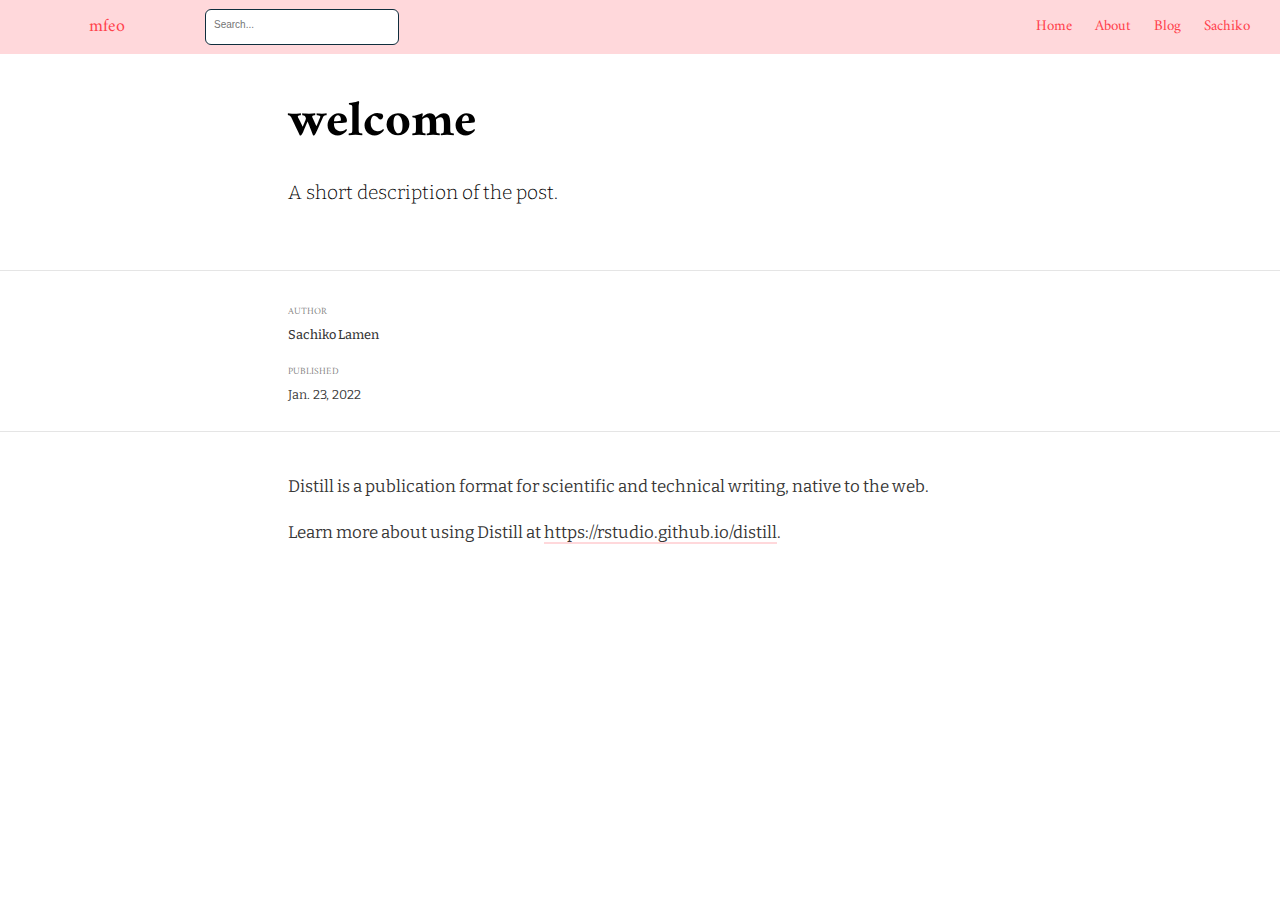
==== docs/posts/2022-01-23-welcome/index.html @ 79c8010f "Initial commit" ====
<!DOCTYPE html>

<html xmlns="http://www.w3.org/1999/xhtml" lang="" xml:lang="">

<head>
  <meta charset="utf-8"/>
  <meta name="viewport" content="width=device-width, initial-scale=1"/>
  <meta http-equiv="X-UA-Compatible" content="IE=Edge,chrome=1"/>
  <meta name="generator" content="distill" />

  <style type="text/css">
  /* Hide doc at startup (prevent jankiness while JS renders/transforms) */
  body {
    visibility: hidden;
  }
  </style>

 <!--radix_placeholder_import_source-->
 <!--/radix_placeholder_import_source-->

<style type="text/css">code{white-space: pre;}</style>
<style type="text/css" data-origin="pandoc">
pre > code.sourceCode { white-space: pre; position: relative; }
pre > code.sourceCode > span { display: inline-block; line-height: 1.25; }
pre > code.sourceCode > span:empty { height: 1.2em; }
.sourceCode { overflow: visible; }
code.sourceCode > span { color: inherit; text-decoration: inherit; }
div.sourceCode { margin: 1em 0; }
pre.sourceCode { margin: 0; }
@media screen {
div.sourceCode { overflow: auto; }
}
@media print {
pre > code.sourceCode { white-space: pre-wrap; }
pre > code.sourceCode > span { text-indent: -5em; padding-left: 5em; }
}
pre.numberSource code
  { counter-reset: source-line 0; }
pre.numberSource code > span
  { position: relative; left: -4em; counter-increment: source-line; }
pre.numberSource code > span > a:first-child::before
  { content: counter(source-line);
    position: relative; left: -1em; text-align: right; vertical-align: baseline;
    border: none; display: inline-block;
    -webkit-touch-callout: none; -webkit-user-select: none;
    -khtml-user-select: none; -moz-user-select: none;
    -ms-user-select: none; user-select: none;
    padding: 0 4px; width: 4em;
    color: #aaaaaa;
  }
pre.numberSource { margin-left: 3em; border-left: 1px solid #aaaaaa;  padding-left: 4px; }
div.sourceCode
  {   }
@media screen {
pre > code.sourceCode > span > a:first-child::before { text-decoration: underline; }
}
code span.al { color: #ad0000; } /* Alert */
code span.an { color: #5e5e5e; } /* Annotation */
code span.at { } /* Attribute */
code span.bn { color: #ad0000; } /* BaseN */
code span.bu { } /* BuiltIn */
code span.cf { color: #007ba5; } /* ControlFlow */
code span.ch { color: #20794d; } /* Char */
code span.cn { color: #8f5902; } /* Constant */
code span.co { color: #5e5e5e; } /* Comment */
code span.cv { color: #5e5e5e; font-style: italic; } /* CommentVar */
code span.do { color: #5e5e5e; font-style: italic; } /* Documentation */
code span.dt { color: #ad0000; } /* DataType */
code span.dv { color: #ad0000; } /* DecVal */
code span.er { color: #ad0000; } /* Error */
code span.ex { } /* Extension */
code span.fl { color: #ad0000; } /* Float */
code span.fu { color: #4758ab; } /* Function */
code span.im { } /* Import */
code span.in { color: #5e5e5e; } /* Information */
code span.kw { color: #007ba5; } /* Keyword */
code span.op { color: #5e5e5e; } /* Operator */
code span.ot { color: #007ba5; } /* Other */
code span.pp { color: #ad0000; } /* Preprocessor */
code span.sc { color: #5e5e5e; } /* SpecialChar */
code span.ss { color: #20794d; } /* SpecialString */
code span.st { color: #20794d; } /* String */
code span.va { color: #111111; } /* Variable */
code span.vs { color: #20794d; } /* VerbatimString */
code span.wa { color: #5e5e5e; font-style: italic; } /* Warning */
</style>


  <!--radix_placeholder_meta_tags-->
<title>mfeo: welcome</title>

<meta property="description" itemprop="description" content="A short description of the post."/>


<!--  https://schema.org/Article -->
<meta property="article:published" itemprop="datePublished" content="2022-01-23"/>
<meta property="article:created" itemprop="dateCreated" content="2022-01-23"/>
<meta name="article:author" content="Sachiko Lamen"/>

<!--  https://developers.facebook.com/docs/sharing/webmasters#markup -->
<meta property="og:title" content="mfeo: welcome"/>
<meta property="og:type" content="article"/>
<meta property="og:description" content="A short description of the post."/>
<meta property="og:locale" content="en_US"/>
<meta property="og:site_name" content="mfeo"/>

<!--  https://dev.twitter.com/cards/types/summary -->
<meta property="twitter:card" content="summary"/>
<meta property="twitter:title" content="mfeo: welcome"/>
<meta property="twitter:description" content="A short description of the post."/>

<!--/radix_placeholder_meta_tags-->
  <!--radix_placeholder_rmarkdown_metadata-->

<script type="text/json" id="radix-rmarkdown-metadata">
{"type":"list","attributes":{"names":{"type":"character","attributes":{},"value":["title","description","author","date","output"]}},"value":[{"type":"character","attributes":{},"value":["welcome"]},{"type":"character","attributes":{},"value":["A short description of the post."]},{"type":"list","attributes":{},"value":[{"type":"list","attributes":{"names":{"type":"character","attributes":{},"value":["name"]}},"value":[{"type":"character","attributes":{},"value":["Sachiko Lamen"]}]}]},{"type":"character","attributes":{},"value":["2022-01-23"]},{"type":"list","attributes":{"names":{"type":"character","attributes":{},"value":["distill::distill_article"]}},"value":[{"type":"list","attributes":{"names":{"type":"character","attributes":{},"value":["self_contained"]}},"value":[{"type":"logical","attributes":{},"value":[false]}]}]}]}
</script>
<!--/radix_placeholder_rmarkdown_metadata-->
  
  <script type="text/json" id="radix-resource-manifest">
  {"type":"NULL"}
  </script>
  <!--radix_placeholder_navigation_in_header-->
<meta name="distill:offset" content="../.."/>

<script type="application/javascript">

  window.headroom_prevent_pin = false;

  window.document.addEventListener("DOMContentLoaded", function (event) {

    // initialize headroom for banner
    var header = $('header').get(0);
    var headerHeight = header.offsetHeight;
    var headroom = new Headroom(header, {
      tolerance: 5,
      onPin : function() {
        if (window.headroom_prevent_pin) {
          window.headroom_prevent_pin = false;
          headroom.unpin();
        }
      }
    });
    headroom.init();
    if(window.location.hash)
      headroom.unpin();
    $(header).addClass('headroom--transition');

    // offset scroll location for banner on hash change
    // (see: https://github.com/WickyNilliams/headroom.js/issues/38)
    window.addEventListener("hashchange", function(event) {
      window.scrollTo(0, window.pageYOffset - (headerHeight + 25));
    });

    // responsive menu
    $('.distill-site-header').each(function(i, val) {
      var topnav = $(this);
      var toggle = topnav.find('.nav-toggle');
      toggle.on('click', function() {
        topnav.toggleClass('responsive');
      });
    });

    // nav dropdowns
    $('.nav-dropbtn').click(function(e) {
      $(this).next('.nav-dropdown-content').toggleClass('nav-dropdown-active');
      $(this).parent().siblings('.nav-dropdown')
         .children('.nav-dropdown-content').removeClass('nav-dropdown-active');
    });
    $("body").click(function(e){
      $('.nav-dropdown-content').removeClass('nav-dropdown-active');
    });
    $(".nav-dropdown").click(function(e){
      e.stopPropagation();
    });
  });
</script>

<style type="text/css">

/* Theme (user-documented overrideables for nav appearance) */

.distill-site-nav {
  color: rgba(255, 255, 255, 0.8);
  background-color: #0F2E3D;
  font-size: 15px;
  font-weight: 300;
}

.distill-site-nav a {
  color: inherit;
  text-decoration: none;
}

.distill-site-nav a:hover {
  color: white;
}

@media print {
  .distill-site-nav {
    display: none;
  }
}

.distill-site-header {

}

.distill-site-footer {

}


/* Site Header */

.distill-site-header {
  width: 100%;
  box-sizing: border-box;
  z-index: 3;
}

.distill-site-header .nav-left {
  display: inline-block;
  margin-left: 8px;
}

@media screen and (max-width: 768px) {
  .distill-site-header .nav-left {
    margin-left: 0;
  }
}


.distill-site-header .nav-right {
  float: right;
  margin-right: 8px;
}

.distill-site-header a,
.distill-site-header .title {
  display: inline-block;
  text-align: center;
  padding: 14px 10px 14px 10px;
}

.distill-site-header .title {
  font-size: 18px;
  min-width: 150px;
}

.distill-site-header .logo {
  padding: 0;
}

.distill-site-header .logo img {
  display: none;
  max-height: 20px;
  width: auto;
  margin-bottom: -4px;
}

.distill-site-header .nav-image img {
  max-height: 18px;
  width: auto;
  display: inline-block;
  margin-bottom: -3px;
}



@media screen and (min-width: 1000px) {
  .distill-site-header .logo img {
    display: inline-block;
  }
  .distill-site-header .nav-left {
    margin-left: 20px;
  }
  .distill-site-header .nav-right {
    margin-right: 20px;
  }
  .distill-site-header .title {
    padding-left: 12px;
  }
}


.distill-site-header .nav-toggle {
  display: none;
}

.nav-dropdown {
  display: inline-block;
  position: relative;
}

.nav-dropdown .nav-dropbtn {
  border: none;
  outline: none;
  color: rgba(255, 255, 255, 0.8);
  padding: 16px 10px;
  background-color: transparent;
  font-family: inherit;
  font-size: inherit;
  font-weight: inherit;
  margin: 0;
  margin-top: 1px;
  z-index: 2;
}

.nav-dropdown-content {
  display: none;
  position: absolute;
  background-color: white;
  min-width: 200px;
  border: 1px solid rgba(0,0,0,0.15);
  border-radius: 4px;
  box-shadow: 0px 8px 16px 0px rgba(0,0,0,0.1);
  z-index: 1;
  margin-top: 2px;
  white-space: nowrap;
  padding-top: 4px;
  padding-bottom: 4px;
}

.nav-dropdown-content hr {
  margin-top: 4px;
  margin-bottom: 4px;
  border: none;
  border-bottom: 1px solid rgba(0, 0, 0, 0.1);
}

.nav-dropdown-active {
  display: block;
}

.nav-dropdown-content a, .nav-dropdown-content .nav-dropdown-header {
  color: black;
  padding: 6px 24px;
  text-decoration: none;
  display: block;
  text-align: left;
}

.nav-dropdown-content .nav-dropdown-header {
  display: block;
  padding: 5px 24px;
  padding-bottom: 0;
  text-transform: uppercase;
  font-size: 14px;
  color: #999999;
  white-space: nowrap;
}

.nav-dropdown:hover .nav-dropbtn {
  color: white;
}

.nav-dropdown-content a:hover {
  background-color: #ddd;
  color: black;
}

.nav-right .nav-dropdown-content {
  margin-left: -45%;
  right: 0;
}

@media screen and (max-width: 768px) {
  .distill-site-header a, .distill-site-header .nav-dropdown  {display: none;}
  .distill-site-header a.nav-toggle {
    float: right;
    display: block;
  }
  .distill-site-header .title {
    margin-left: 0;
  }
  .distill-site-header .nav-right {
    margin-right: 0;
  }
  .distill-site-header {
    overflow: hidden;
  }
  .nav-right .nav-dropdown-content {
    margin-left: 0;
  }
}


@media screen and (max-width: 768px) {
  .distill-site-header.responsive {position: relative; min-height: 500px; }
  .distill-site-header.responsive a.nav-toggle {
    position: absolute;
    right: 0;
    top: 0;
  }
  .distill-site-header.responsive a,
  .distill-site-header.responsive .nav-dropdown {
    display: block;
    text-align: left;
  }
  .distill-site-header.responsive .nav-left,
  .distill-site-header.responsive .nav-right {
    width: 100%;
  }
  .distill-site-header.responsive .nav-dropdown {float: none;}
  .distill-site-header.responsive .nav-dropdown-content {position: relative;}
  .distill-site-header.responsive .nav-dropdown .nav-dropbtn {
    display: block;
    width: 100%;
    text-align: left;
  }
}

/* Site Footer */

.distill-site-footer {
  width: 100%;
  overflow: hidden;
  box-sizing: border-box;
  z-index: 3;
  margin-top: 30px;
  padding-top: 30px;
  padding-bottom: 30px;
  text-align: center;
}

/* Headroom */

d-title {
  padding-top: 6rem;
}

@media print {
  d-title {
    padding-top: 4rem;
  }
}

.headroom {
  z-index: 1000;
  position: fixed;
  top: 0;
  left: 0;
  right: 0;
}

.headroom--transition {
  transition: all .4s ease-in-out;
}

.headroom--unpinned {
  top: -100px;
}

.headroom--pinned {
  top: 0;
}

/* adjust viewport for navbar height */
/* helps vertically center bootstrap (non-distill) content */
.min-vh-100 {
  min-height: calc(100vh - 100px) !important;
}

</style>

<script src="../../site_libs/jquery-3.6.0/jquery-3.6.0.min.js"></script>
<link href="../../site_libs/font-awesome-5.1.0/css/all.css" rel="stylesheet"/>
<link href="../../site_libs/font-awesome-5.1.0/css/v4-shims.css" rel="stylesheet"/>
<script src="../../site_libs/headroom-0.9.4/headroom.min.js"></script>
<script src="../../site_libs/autocomplete-0.37.1/autocomplete.min.js"></script>
<script src="../../site_libs/fuse-6.4.1/fuse.min.js"></script>

<script type="application/javascript">

function getMeta(metaName) {
  var metas = document.getElementsByTagName('meta');
  for (let i = 0; i < metas.length; i++) {
    if (metas[i].getAttribute('name') === metaName) {
      return metas[i].getAttribute('content');
    }
  }
  return '';
}

function offsetURL(url) {
  var offset = getMeta('distill:offset');
  return offset ? offset + '/' + url : url;
}

function createFuseIndex() {

  // create fuse index
  var options = {
    keys: [
      { name: 'title', weight: 20 },
      { name: 'categories', weight: 15 },
      { name: 'description', weight: 10 },
      { name: 'contents', weight: 5 },
    ],
    ignoreLocation: true,
    threshold: 0
  };
  var fuse = new window.Fuse([], options);

  // fetch the main search.json
  return fetch(offsetURL('search.json'))
    .then(function(response) {
      if (response.status == 200) {
        return response.json().then(function(json) {
          // index main articles
          json.articles.forEach(function(article) {
            fuse.add(article);
          });
          // download collections and index their articles
          return Promise.all(json.collections.map(function(collection) {
            return fetch(offsetURL(collection)).then(function(response) {
              if (response.status === 200) {
                return response.json().then(function(articles) {
                  articles.forEach(function(article) {
                    fuse.add(article);
                  });
                })
              } else {
                return Promise.reject(
                  new Error('Unexpected status from search index request: ' +
                            response.status)
                );
              }
            });
          })).then(function() {
            return fuse;
          });
        });

      } else {
        return Promise.reject(
          new Error('Unexpected status from search index request: ' +
                      response.status)
        );
      }
    });
}

window.document.addEventListener("DOMContentLoaded", function (event) {

  // get search element (bail if we don't have one)
  var searchEl = window.document.getElementById('distill-search');
  if (!searchEl)
    return;

  createFuseIndex()
    .then(function(fuse) {

      // make search box visible
      searchEl.classList.remove('hidden');

      // initialize autocomplete
      var options = {
        autoselect: true,
        hint: false,
        minLength: 2,
      };
      window.autocomplete(searchEl, options, [{
        source: function(query, callback) {
          const searchOptions = {
            isCaseSensitive: false,
            shouldSort: true,
            minMatchCharLength: 2,
            limit: 10,
          };
          var results = fuse.search(query, searchOptions);
          callback(results
            .map(function(result) { return result.item; })
          );
        },
        templates: {
          suggestion: function(suggestion) {
            var img = suggestion.preview && Object.keys(suggestion.preview).length > 0
              ? `<img src="${offsetURL(suggestion.preview)}"</img>`
              : '';
            var html = `
              <div class="search-item">
                <h3>${suggestion.title}</h3>
                <div class="search-item-description">
                  ${suggestion.description || ''}
                </div>
                <div class="search-item-preview">
                  ${img}
                </div>
              </div>
            `;
            return html;
          }
        }
      }]).on('autocomplete:selected', function(event, suggestion) {
        window.location.href = offsetURL(suggestion.path);
      });
      // remove inline display style on autocompleter (we want to
      // manage responsive display via css)
      $('.algolia-autocomplete').css("display", "");
    })
    .catch(function(error) {
      console.log(error);
    });

});

</script>

<style type="text/css">

.nav-search {
  font-size: x-small;
}

/* Algolioa Autocomplete */

.algolia-autocomplete {
  display: inline-block;
  margin-left: 10px;
  vertical-align: sub;
  background-color: white;
  color: black;
  padding: 6px;
  padding-top: 8px;
  padding-bottom: 0;
  border-radius: 6px;
  border: 1px #0F2E3D solid;
  width: 180px;
}


@media screen and (max-width: 768px) {
  .distill-site-nav .algolia-autocomplete {
    display: none;
    visibility: hidden;
  }
  .distill-site-nav.responsive .algolia-autocomplete {
    display: inline-block;
    visibility: visible;
  }
  .distill-site-nav.responsive .algolia-autocomplete .aa-dropdown-menu {
    margin-left: 0;
    width: 400px;
    max-height: 400px;
  }
}

.algolia-autocomplete .aa-input, .algolia-autocomplete .aa-hint {
  width: 90%;
  outline: none;
  border: none;
}

.algolia-autocomplete .aa-hint {
  color: #999;
}
.algolia-autocomplete .aa-dropdown-menu {
  width: 550px;
  max-height: 70vh;
  overflow-x: visible;
  overflow-y: scroll;
  padding: 5px;
  margin-top: 3px;
  margin-left: -150px;
  background-color: #fff;
  border-radius: 5px;
  border: 1px solid #999;
  border-top: none;
}

.algolia-autocomplete .aa-dropdown-menu .aa-suggestion {
  cursor: pointer;
  padding: 5px 4px;
  border-bottom: 1px solid #eee;
}

.algolia-autocomplete .aa-dropdown-menu .aa-suggestion:last-of-type {
  border-bottom: none;
  margin-bottom: 2px;
}

.algolia-autocomplete .aa-dropdown-menu .aa-suggestion .search-item {
  overflow: hidden;
  font-size: 0.8em;
  line-height: 1.4em;
}

.algolia-autocomplete .aa-dropdown-menu .aa-suggestion .search-item h3 {
  font-size: 1rem;
  margin-block-start: 0;
  margin-block-end: 5px;
}

.algolia-autocomplete .aa-dropdown-menu .aa-suggestion .search-item-description {
  display: inline-block;
  overflow: hidden;
  height: 2.8em;
  width: 80%;
  margin-right: 4%;
}

.algolia-autocomplete .aa-dropdown-menu .aa-suggestion .search-item-preview {
  display: inline-block;
  width: 15%;
}

.algolia-autocomplete .aa-dropdown-menu .aa-suggestion .search-item-preview img {
  height: 3em;
  width: auto;
  display: none;
}

.algolia-autocomplete .aa-dropdown-menu .aa-suggestion .search-item-preview img[src] {
  display: initial;
}

.algolia-autocomplete .aa-dropdown-menu .aa-suggestion.aa-cursor {
  background-color: #eee;
}
.algolia-autocomplete .aa-dropdown-menu .aa-suggestion em {
  font-weight: bold;
  font-style: normal;
}

</style>


<!--/radix_placeholder_navigation_in_header-->
  <!--radix_placeholder_distill-->

<style type="text/css">

body {
  background-color: white;
}

.pandoc-table {
  width: 100%;
}

.pandoc-table>caption {
  margin-bottom: 10px;
}

.pandoc-table th:not([align]) {
  text-align: left;
}

.pagedtable-footer {
  font-size: 15px;
}

d-byline .byline {
  grid-template-columns: 2fr 2fr;
}

d-byline .byline h3 {
  margin-block-start: 1.5em;
}

d-byline .byline .authors-affiliations h3 {
  margin-block-start: 0.5em;
}

.authors-affiliations .orcid-id {
  width: 16px;
  height:16px;
  margin-left: 4px;
  margin-right: 4px;
  vertical-align: middle;
  padding-bottom: 2px;
}

d-title .dt-tags {
  margin-top: 1em;
  grid-column: text;
}

.dt-tags .dt-tag {
  text-decoration: none;
  display: inline-block;
  color: rgba(0,0,0,0.6);
  padding: 0em 0.4em;
  margin-right: 0.5em;
  margin-bottom: 0.4em;
  font-size: 70%;
  border: 1px solid rgba(0,0,0,0.2);
  border-radius: 3px;
  text-transform: uppercase;
  font-weight: 500;
}

d-article table.gt_table td,
d-article table.gt_table th {
  border-bottom: none;
}

.html-widget {
  margin-bottom: 2.0em;
}

.l-screen-inset {
  padding-right: 16px;
}

.l-screen .caption {
  margin-left: 10px;
}

.shaded {
  background: rgb(247, 247, 247);
  padding-top: 20px;
  padding-bottom: 20px;
  border-top: 1px solid rgba(0, 0, 0, 0.1);
  border-bottom: 1px solid rgba(0, 0, 0, 0.1);
}

.shaded .html-widget {
  margin-bottom: 0;
  border: 1px solid rgba(0, 0, 0, 0.1);
}

.shaded .shaded-content {
  background: white;
}

.text-output {
  margin-top: 0;
  line-height: 1.5em;
}

.hidden {
  display: none !important;
}

d-article {
  padding-top: 2.5rem;
  padding-bottom: 30px;
}

d-appendix {
  padding-top: 30px;
}

d-article>p>img {
  width: 100%;
}

d-article h2 {
  margin: 1rem 0 1.5rem 0;
}

d-article h3 {
  margin-top: 1.5rem;
}

d-article iframe {
  border: 1px solid rgba(0, 0, 0, 0.1);
  margin-bottom: 2.0em;
  width: 100%;
}

/* Tweak code blocks */

d-article div.sourceCode code,
d-article pre code {
  font-family: Consolas, Monaco, 'Andale Mono', 'Ubuntu Mono', monospace;
}

d-article pre,
d-article div.sourceCode,
d-article div.sourceCode pre {
  overflow: auto;
}

d-article div.sourceCode {
  background-color: white;
}

d-article div.sourceCode pre {
  padding-left: 10px;
  font-size: 12px;
  border-left: 2px solid rgba(0,0,0,0.1);
}

d-article pre {
  font-size: 12px;
  color: black;
  background: none;
  margin-top: 0;
  text-align: left;
  white-space: pre;
  word-spacing: normal;
  word-break: normal;
  word-wrap: normal;
  line-height: 1.5;

  -moz-tab-size: 4;
  -o-tab-size: 4;
  tab-size: 4;

  -webkit-hyphens: none;
  -moz-hyphens: none;
  -ms-hyphens: none;
  hyphens: none;
}

d-article pre a {
  border-bottom: none;
}

d-article pre a:hover {
  border-bottom: none;
  text-decoration: underline;
}

d-article details {
  grid-column: text;
  margin-bottom: 0.8em;
}

@media(min-width: 768px) {

d-article pre,
d-article div.sourceCode,
d-article div.sourceCode pre {
  overflow: visible !important;
}

d-article div.sourceCode pre {
  padding-left: 18px;
  font-size: 14px;
}

d-article pre {
  font-size: 14px;
}

}

figure img.external {
  background: white;
  border: 1px solid rgba(0, 0, 0, 0.1);
  box-shadow: 0 1px 8px rgba(0, 0, 0, 0.1);
  padding: 18px;
  box-sizing: border-box;
}

/* CSS for d-contents */

.d-contents {
  grid-column: text;
  color: rgba(0,0,0,0.8);
  font-size: 0.9em;
  padding-bottom: 1em;
  margin-bottom: 1em;
  padding-bottom: 0.5em;
  margin-bottom: 1em;
  padding-left: 0.25em;
  justify-self: start;
}

@media(min-width: 1000px) {
  .d-contents.d-contents-float {
    height: 0;
    grid-column-start: 1;
    grid-column-end: 4;
    justify-self: center;
    padding-right: 3em;
    padding-left: 2em;
  }
}

.d-contents nav h3 {
  font-size: 18px;
  margin-top: 0;
  margin-bottom: 1em;
}

.d-contents li {
  list-style-type: none
}

.d-contents nav > ul {
  padding-left: 0;
}

.d-contents ul {
  padding-left: 1em
}

.d-contents nav ul li {
  margin-top: 0.6em;
  margin-bottom: 0.2em;
}

.d-contents nav a {
  font-size: 13px;
  border-bottom: none;
  text-decoration: none
  color: rgba(0, 0, 0, 0.8);
}

.d-contents nav a:hover {
  text-decoration: underline solid rgba(0, 0, 0, 0.6)
}

.d-contents nav > ul > li > a {
  font-weight: 600;
}

.d-contents nav > ul > li > ul {
  font-weight: inherit;
}

.d-contents nav > ul > li > ul > li {
  margin-top: 0.2em;
}


.d-contents nav ul {
  margin-top: 0;
  margin-bottom: 0.25em;
}

.d-article-with-toc h2:nth-child(2) {
  margin-top: 0;
}


/* Figure */

.figure {
  position: relative;
  margin-bottom: 2.5em;
  margin-top: 1.5em;
}

.figure img {
  width: 100%;
}

.figure .caption {
  color: rgba(0, 0, 0, 0.6);
  font-size: 12px;
  line-height: 1.5em;
}

.figure img.external {
  background: white;
  border: 1px solid rgba(0, 0, 0, 0.1);
  box-shadow: 0 1px 8px rgba(0, 0, 0, 0.1);
  padding: 18px;
  box-sizing: border-box;
}

.figure .caption a {
  color: rgba(0, 0, 0, 0.6);
}

.figure .caption b,
.figure .caption strong, {
  font-weight: 600;
  color: rgba(0, 0, 0, 1.0);
}

/* Citations */

d-article .citation {
  color: inherit;
  cursor: inherit;
}

div.hanging-indent{
  margin-left: 1em; text-indent: -1em;
}

/* Citation hover box */

.tippy-box[data-theme~=light-border] {
  background-color: rgba(250, 250, 250, 0.95);
}

.tippy-content > p {
  margin-bottom: 0;
  padding: 2px;
}


/* Tweak 1000px media break to show more text */

@media(min-width: 1000px) {
  .base-grid,
  distill-header,
  d-title,
  d-abstract,
  d-article,
  d-appendix,
  distill-appendix,
  d-byline,
  d-footnote-list,
  d-citation-list,
  distill-footer {
    grid-template-columns: [screen-start] 1fr [page-start kicker-start] 80px [middle-start] 50px [text-start kicker-end] 65px 65px 65px 65px 65px 65px 65px 65px [text-end gutter-start] 65px [middle-end] 65px [page-end gutter-end] 1fr [screen-end];
    grid-column-gap: 16px;
  }

  .grid {
    grid-column-gap: 16px;
  }

  d-article {
    font-size: 1.06rem;
    line-height: 1.7em;
  }
  figure .caption, .figure .caption, figure figcaption {
    font-size: 13px;
  }
}

@media(min-width: 1180px) {
  .base-grid,
  distill-header,
  d-title,
  d-abstract,
  d-article,
  d-appendix,
  distill-appendix,
  d-byline,
  d-footnote-list,
  d-citation-list,
  distill-footer {
    grid-template-columns: [screen-start] 1fr [page-start kicker-start] 60px [middle-start] 60px [text-start kicker-end] 60px 60px 60px 60px 60px 60px 60px 60px [text-end gutter-start] 60px [middle-end] 60px [page-end gutter-end] 1fr [screen-end];
    grid-column-gap: 32px;
  }

  .grid {
    grid-column-gap: 32px;
  }
}


/* Get the citation styles for the appendix (not auto-injected on render since
   we do our own rendering of the citation appendix) */

d-appendix .citation-appendix,
.d-appendix .citation-appendix {
  font-size: 11px;
  line-height: 15px;
  border-left: 1px solid rgba(0, 0, 0, 0.1);
  padding-left: 18px;
  border: 1px solid rgba(0,0,0,0.1);
  background: rgba(0, 0, 0, 0.02);
  padding: 10px 18px;
  border-radius: 3px;
  color: rgba(150, 150, 150, 1);
  overflow: hidden;
  margin-top: -12px;
  white-space: pre-wrap;
  word-wrap: break-word;
}

/* Include appendix styles here so they can be overridden */

d-appendix {
  contain: layout style;
  font-size: 0.8em;
  line-height: 1.7em;
  margin-top: 60px;
  margin-bottom: 0;
  border-top: 1px solid rgba(0, 0, 0, 0.1);
  color: rgba(0,0,0,0.5);
  padding-top: 60px;
  padding-bottom: 48px;
}

d-appendix h3 {
  grid-column: page-start / text-start;
  font-size: 15px;
  font-weight: 500;
  margin-top: 1em;
  margin-bottom: 0;
  color: rgba(0,0,0,0.65);
}

d-appendix h3 + * {
  margin-top: 1em;
}

d-appendix ol {
  padding: 0 0 0 15px;
}

@media (min-width: 768px) {
  d-appendix ol {
    padding: 0 0 0 30px;
    margin-left: -30px;
  }
}

d-appendix li {
  margin-bottom: 1em;
}

d-appendix a {
  color: rgba(0, 0, 0, 0.6);
}

d-appendix > * {
  grid-column: text;
}

d-appendix > d-footnote-list,
d-appendix > d-citation-list,
d-appendix > distill-appendix {
  grid-column: screen;
}

/* Include footnote styles here so they can be overridden */

d-footnote-list {
  contain: layout style;
}

d-footnote-list > * {
  grid-column: text;
}

d-footnote-list a.footnote-backlink {
  color: rgba(0,0,0,0.3);
  padding-left: 0.5em;
}



/* Anchor.js */

.anchorjs-link {
  /*transition: all .25s linear; */
  text-decoration: none;
  border-bottom: none;
}
*:hover > .anchorjs-link {
  margin-left: -1.125em !important;
  text-decoration: none;
  border-bottom: none;
}

/* Social footer */

.social_footer {
  margin-top: 30px;
  margin-bottom: 0;
  color: rgba(0,0,0,0.67);
}

.disqus-comments {
  margin-right: 30px;
}

.disqus-comment-count {
  border-bottom: 1px solid rgba(0, 0, 0, 0.4);
  cursor: pointer;
}

#disqus_thread {
  margin-top: 30px;
}

.article-sharing a {
  border-bottom: none;
  margin-right: 8px;
}

.article-sharing a:hover {
  border-bottom: none;
}

.sidebar-section.subscribe {
  font-size: 12px;
  line-height: 1.6em;
}

.subscribe p {
  margin-bottom: 0.5em;
}


.article-footer .subscribe {
  font-size: 15px;
  margin-top: 45px;
}


.sidebar-section.custom {
  font-size: 12px;
  line-height: 1.6em;
}

.custom p {
  margin-bottom: 0.5em;
}

/* Styles for listing layout (hide title) */
.layout-listing d-title, .layout-listing .d-title {
  display: none;
}

/* Styles for posts lists (not auto-injected) */


.posts-with-sidebar {
  padding-left: 45px;
  padding-right: 45px;
}

.posts-list .description h2,
.posts-list .description p {
  font-family: -apple-system, BlinkMacSystemFont, "Segoe UI", Roboto, Oxygen, Ubuntu, Cantarell, "Fira Sans", "Droid Sans", "Helvetica Neue", Arial, sans-serif;
}

.posts-list .description h2 {
  font-weight: 700;
  border-bottom: none;
  padding-bottom: 0;
}

.posts-list h2.post-tag {
  border-bottom: 1px solid rgba(0, 0, 0, 0.2);
  padding-bottom: 12px;
}
.posts-list {
  margin-top: 60px;
  margin-bottom: 24px;
}

.posts-list .post-preview {
  text-decoration: none;
  overflow: hidden;
  display: block;
  border-bottom: 1px solid rgba(0, 0, 0, 0.1);
  padding: 24px 0;
}

.post-preview-last {
  border-bottom: none !important;
}

.posts-list .posts-list-caption {
  grid-column: screen;
  font-weight: 400;
}

.posts-list .post-preview h2 {
  margin: 0 0 6px 0;
  line-height: 1.2em;
  font-style: normal;
  font-size: 24px;
}

.posts-list .post-preview p {
  margin: 0 0 12px 0;
  line-height: 1.4em;
  font-size: 16px;
}

.posts-list .post-preview .thumbnail {
  box-sizing: border-box;
  margin-bottom: 24px;
  position: relative;
  max-width: 500px;
}
.posts-list .post-preview img {
  width: 100%;
  display: block;
}

.posts-list .metadata {
  font-size: 12px;
  line-height: 1.4em;
  margin-bottom: 18px;
}

.posts-list .metadata > * {
  display: inline-block;
}

.posts-list .metadata .publishedDate {
  margin-right: 2em;
}

.posts-list .metadata .dt-authors {
  display: block;
  margin-top: 0.3em;
  margin-right: 2em;
}

.posts-list .dt-tags {
  display: block;
  line-height: 1em;
}

.posts-list .dt-tags .dt-tag {
  display: inline-block;
  color: rgba(0,0,0,0.6);
  padding: 0.3em 0.4em;
  margin-right: 0.2em;
  margin-bottom: 0.4em;
  font-size: 60%;
  border: 1px solid rgba(0,0,0,0.2);
  border-radius: 3px;
  text-transform: uppercase;
  font-weight: 500;
}

.posts-list img {
  opacity: 1;
}

.posts-list img[data-src] {
  opacity: 0;
}

.posts-more {
  clear: both;
}


.posts-sidebar {
  font-size: 16px;
}

.posts-sidebar h3 {
  font-size: 16px;
  margin-top: 0;
  margin-bottom: 0.5em;
  font-weight: 400;
  text-transform: uppercase;
}

.sidebar-section {
  margin-bottom: 30px;
}

.categories ul {
  list-style-type: none;
  margin: 0;
  padding: 0;
}

.categories li {
  color: rgba(0, 0, 0, 0.8);
  margin-bottom: 0;
}

.categories li>a {
  border-bottom: none;
}

.categories li>a:hover {
  border-bottom: 1px solid rgba(0, 0, 0, 0.4);
}

.categories .active {
  font-weight: 600;
}

.categories .category-count {
  color: rgba(0, 0, 0, 0.4);
}


@media(min-width: 768px) {
  .posts-list .post-preview h2 {
    font-size: 26px;
  }
  .posts-list .post-preview .thumbnail {
    float: right;
    width: 30%;
    margin-bottom: 0;
  }
  .posts-list .post-preview .description {
    float: left;
    width: 45%;
  }
  .posts-list .post-preview .metadata {
    float: left;
    width: 20%;
    margin-top: 8px;
  }
  .posts-list .post-preview p {
    margin: 0 0 12px 0;
    line-height: 1.5em;
    font-size: 16px;
  }
  .posts-with-sidebar .posts-list {
    float: left;
    width: 75%;
  }
  .posts-with-sidebar .posts-sidebar {
    float: right;
    width: 20%;
    margin-top: 60px;
    padding-top: 24px;
    padding-bottom: 24px;
  }
}


/* Improve display for browsers without grid (IE/Edge <= 15) */

.downlevel {
  line-height: 1.6em;
  font-family: -apple-system, BlinkMacSystemFont, "Segoe UI", Roboto, Oxygen, Ubuntu, Cantarell, "Fira Sans", "Droid Sans", "Helvetica Neue", Arial, sans-serif;
  margin: 0;
}

.downlevel .d-title {
  padding-top: 6rem;
  padding-bottom: 1.5rem;
}

.downlevel .d-title h1 {
  font-size: 50px;
  font-weight: 700;
  line-height: 1.1em;
  margin: 0 0 0.5rem;
}

.downlevel .d-title p {
  font-weight: 300;
  font-size: 1.2rem;
  line-height: 1.55em;
  margin-top: 0;
}

.downlevel .d-byline {
  padding-top: 0.8em;
  padding-bottom: 0.8em;
  font-size: 0.8rem;
  line-height: 1.8em;
}

.downlevel .section-separator {
  border: none;
  border-top: 1px solid rgba(0, 0, 0, 0.1);
}

.downlevel .d-article {
  font-size: 1.06rem;
  line-height: 1.7em;
  padding-top: 1rem;
  padding-bottom: 2rem;
}


.downlevel .d-appendix {
  padding-left: 0;
  padding-right: 0;
  max-width: none;
  font-size: 0.8em;
  line-height: 1.7em;
  margin-bottom: 0;
  color: rgba(0,0,0,0.5);
  padding-top: 40px;
  padding-bottom: 48px;
}

.downlevel .footnotes ol {
  padding-left: 13px;
}

.downlevel .base-grid,
.downlevel .distill-header,
.downlevel .d-title,
.downlevel .d-abstract,
.downlevel .d-article,
.downlevel .d-appendix,
.downlevel .distill-appendix,
.downlevel .d-byline,
.downlevel .d-footnote-list,
.downlevel .d-citation-list,
.downlevel .distill-footer,
.downlevel .appendix-bottom,
.downlevel .posts-container {
  padding-left: 40px;
  padding-right: 40px;
}

@media(min-width: 768px) {
  .downlevel .base-grid,
  .downlevel .distill-header,
  .downlevel .d-title,
  .downlevel .d-abstract,
  .downlevel .d-article,
  .downlevel .d-appendix,
  .downlevel .distill-appendix,
  .downlevel .d-byline,
  .downlevel .d-footnote-list,
  .downlevel .d-citation-list,
  .downlevel .distill-footer,
  .downlevel .appendix-bottom,
  .downlevel .posts-container {
  padding-left: 150px;
  padding-right: 150px;
  max-width: 900px;
}
}

.downlevel pre code {
  display: block;
  border-left: 2px solid rgba(0, 0, 0, .1);
  padding: 0 0 0 20px;
  font-size: 14px;
}

.downlevel code, .downlevel pre {
  color: black;
  background: none;
  font-family: Consolas, Monaco, 'Andale Mono', 'Ubuntu Mono', monospace;
  text-align: left;
  white-space: pre;
  word-spacing: normal;
  word-break: normal;
  word-wrap: normal;
  line-height: 1.5;

  -moz-tab-size: 4;
  -o-tab-size: 4;
  tab-size: 4;

  -webkit-hyphens: none;
  -moz-hyphens: none;
  -ms-hyphens: none;
  hyphens: none;
}

.downlevel .posts-list .post-preview {
  color: inherit;
}



</style>

<script type="application/javascript">

function is_downlevel_browser() {
  if (bowser.isUnsupportedBrowser({ msie: "12", msedge: "16"},
                                 window.navigator.userAgent)) {
    return true;
  } else {
    return window.load_distill_framework === undefined;
  }
}

// show body when load is complete
function on_load_complete() {

  // add anchors
  if (window.anchors) {
    window.anchors.options.placement = 'left';
    window.anchors.add('d-article > h2, d-article > h3, d-article > h4, d-article > h5');
  }


  // set body to visible
  document.body.style.visibility = 'visible';

  // force redraw for leaflet widgets
  if (window.HTMLWidgets) {
    var maps = window.HTMLWidgets.findAll(".leaflet");
    $.each(maps, function(i, el) {
      var map = this.getMap();
      map.invalidateSize();
      map.eachLayer(function(layer) {
        if (layer instanceof L.TileLayer)
          layer.redraw();
      });
    });
  }

  // trigger 'shown' so htmlwidgets resize
  $('d-article').trigger('shown');
}

function init_distill() {

  init_common();

  // create front matter
  var front_matter = $('<d-front-matter></d-front-matter>');
  $('#distill-front-matter').wrap(front_matter);

  // create d-title
  $('.d-title').changeElementType('d-title');

  // create d-byline
  var byline = $('<d-byline></d-byline>');
  $('.d-byline').replaceWith(byline);

  // create d-article
  var article = $('<d-article></d-article>');
  $('.d-article').wrap(article).children().unwrap();

  // move posts container into article
  $('.posts-container').appendTo($('d-article'));

  // create d-appendix
  $('.d-appendix').changeElementType('d-appendix');

  // flag indicating that we have appendix items
  var appendix = $('.appendix-bottom').children('h3').length > 0;

  // replace footnotes with <d-footnote>
  $('.footnote-ref').each(function(i, val) {
    appendix = true;
    var href = $(this).attr('href');
    var id = href.replace('#', '');
    var fn = $('#' + id);
    var fn_p = $('#' + id + '>p');
    fn_p.find('.footnote-back').remove();
    var text = fn_p.html();
    var dtfn = $('<d-footnote></d-footnote>');
    dtfn.html(text);
    $(this).replaceWith(dtfn);
  });
  // remove footnotes
  $('.footnotes').remove();

  // move refs into #references-listing
  $('#references-listing').replaceWith($('#refs'));

  $('h1.appendix, h2.appendix').each(function(i, val) {
    $(this).changeElementType('h3');
  });
  $('h3.appendix').each(function(i, val) {
    var id = $(this).attr('id');
    $('.d-contents a[href="#' + id + '"]').parent().remove();
    appendix = true;
    $(this).nextUntil($('h1, h2, h3')).addBack().appendTo($('d-appendix'));
  });

  // show d-appendix if we have appendix content
  $("d-appendix").css('display', appendix ? 'grid' : 'none');

  // localize layout chunks to just output
  $('.layout-chunk').each(function(i, val) {

    // capture layout
    var layout = $(this).attr('data-layout');

    // apply layout to markdown level block elements
    var elements = $(this).children().not('details, div.sourceCode, pre, script');
    elements.each(function(i, el) {
      var layout_div = $('<div class="' + layout + '"></div>');
      if (layout_div.hasClass('shaded')) {
        var shaded_content = $('<div class="shaded-content"></div>');
        $(this).wrap(shaded_content);
        $(this).parent().wrap(layout_div);
      } else {
        $(this).wrap(layout_div);
      }
    });


    // unwrap the layout-chunk div
    $(this).children().unwrap();
  });

  // remove code block used to force  highlighting css
  $('.distill-force-highlighting-css').parent().remove();

  // remove empty line numbers inserted by pandoc when using a
  // custom syntax highlighting theme
  $('code.sourceCode a:empty').remove();

  // load distill framework
  load_distill_framework();

  // wait for window.distillRunlevel == 4 to do post processing
  function distill_post_process() {

    if (!window.distillRunlevel || window.distillRunlevel < 4)
      return;

    // hide author/affiliations entirely if we have no authors
    var front_matter = JSON.parse($("#distill-front-matter").html());
    var have_authors = front_matter.authors && front_matter.authors.length > 0;
    if (!have_authors)
      $('d-byline').addClass('hidden');

    // article with toc class
    $('.d-contents').parent().addClass('d-article-with-toc');

    // strip links that point to #
    $('.authors-affiliations').find('a[href="#"]').removeAttr('href');

    // add orcid ids
    $('.authors-affiliations').find('.author').each(function(i, el) {
      var orcid_id = front_matter.authors[i].orcidID;
      if (orcid_id) {
        var a = $('<a></a>');
        a.attr('href', 'https://orcid.org/' + orcid_id);
        var img = $('<img></img>');
        img.addClass('orcid-id');
        img.attr('alt', 'ORCID ID');
        img.attr('src','[data-uri]');
        a.append(img);
        $(this).append(a);
      }
    });

    // hide elements of author/affiliations grid that have no value
    function hide_byline_column(caption) {
      $('d-byline').find('h3:contains("' + caption + '")').parent().css('visibility', 'hidden');
    }

    // affiliations
    var have_affiliations = false;
    for (var i = 0; i<front_matter.authors.length; ++i) {
      var author = front_matter.authors[i];
      if (author.affiliation !== "&nbsp;") {
        have_affiliations = true;
        break;
      }
    }
    if (!have_affiliations)
      $('d-byline').find('h3:contains("Affiliations")').css('visibility', 'hidden');

    // published date
    if (!front_matter.publishedDate)
      hide_byline_column("Published");

    // document object identifier
    var doi = $('d-byline').find('h3:contains("DOI")');
    var doi_p = doi.next().empty();
    if (!front_matter.doi) {
      // if we have a citation and valid citationText then link to that
      if ($('#citation').length > 0 && front_matter.citationText) {
        doi.html('Citation');
        $('<a href="#citation"></a>')
          .text(front_matter.citationText)
          .appendTo(doi_p);
      } else {
        hide_byline_column("DOI");
      }
    } else {
      $('<a></a>')
         .attr('href', "https://doi.org/" + front_matter.doi)
         .html(front_matter.doi)
         .appendTo(doi_p);
    }

     // change plural form of authors/affiliations
    if (front_matter.authors.length === 1) {
      var grid = $('.authors-affiliations');
      grid.children('h3:contains("Authors")').text('Author');
      grid.children('h3:contains("Affiliations")').text('Affiliation');
    }

    // remove d-appendix and d-footnote-list local styles
    $('d-appendix > style:first-child').remove();
    $('d-footnote-list > style:first-child').remove();

    // move appendix-bottom entries to the bottom
    $('.appendix-bottom').appendTo('d-appendix').children().unwrap();
    $('.appendix-bottom').remove();

    // hoverable references
    $('span.citation[data-cites]').each(function() {
      var refs = $(this).attr('data-cites').split(" ");
      var refHtml = refs.map(function(ref) {
        return "<p>" + $('#ref-' + ref).html() + "</p>";
      }).join("\n");
      window.tippy(this, {
        allowHTML: true,
        content: refHtml,
        maxWidth: 500,
        interactive: true,
        interactiveBorder: 10,
        theme: 'light-border',
        placement: 'bottom-start'
      });
    });

    // clear polling timer
    clearInterval(tid);

    // show body now that everything is ready
    on_load_complete();
  }

  var tid = setInterval(distill_post_process, 50);
  distill_post_process();

}

function init_downlevel() {

  init_common();

   // insert hr after d-title
  $('.d-title').after($('<hr class="section-separator"/>'));

  // check if we have authors
  var front_matter = JSON.parse($("#distill-front-matter").html());
  var have_authors = front_matter.authors && front_matter.authors.length > 0;

  // manage byline/border
  if (!have_authors)
    $('.d-byline').remove();
  $('.d-byline').after($('<hr class="section-separator"/>'));
  $('.d-byline a').remove();

  // remove toc
  $('.d-contents').remove();

  // move appendix elements
  $('h1.appendix, h2.appendix').each(function(i, val) {
    $(this).changeElementType('h3');
  });
  $('h3.appendix').each(function(i, val) {
    $(this).nextUntil($('h1, h2, h3')).addBack().appendTo($('.d-appendix'));
  });


  // inject headers into references and footnotes
  var refs_header = $('<h3></h3>');
  refs_header.text('References');
  $('#refs').prepend(refs_header);

  var footnotes_header = $('<h3></h3');
  footnotes_header.text('Footnotes');
  $('.footnotes').children('hr').first().replaceWith(footnotes_header);

  // move appendix-bottom entries to the bottom
  $('.appendix-bottom').appendTo('.d-appendix').children().unwrap();
  $('.appendix-bottom').remove();

  // remove appendix if it's empty
  if ($('.d-appendix').children().length === 0)
    $('.d-appendix').remove();

  // prepend separator above appendix
  $('.d-appendix').before($('<hr class="section-separator" style="clear: both"/>'));

  // trim code
  $('pre>code').each(function(i, val) {
    $(this).html($.trim($(this).html()));
  });

  // move posts-container right before article
  $('.posts-container').insertBefore($('.d-article'));

  $('body').addClass('downlevel');

  on_load_complete();
}


function init_common() {

  // jquery plugin to change element types
  (function($) {
    $.fn.changeElementType = function(newType) {
      var attrs = {};

      $.each(this[0].attributes, function(idx, attr) {
        attrs[attr.nodeName] = attr.nodeValue;
      });

      this.replaceWith(function() {
        return $("<" + newType + "/>", attrs).append($(this).contents());
      });
    };
  })(jQuery);

  // prevent underline for linked images
  $('a > img').parent().css({'border-bottom' : 'none'});

  // mark non-body figures created by knitr chunks as 100% width
  $('.layout-chunk').each(function(i, val) {
    var figures = $(this).find('img, .html-widget');
    if ($(this).attr('data-layout') !== "l-body") {
      figures.css('width', '100%');
    } else {
      figures.css('max-width', '100%');
      figures.filter("[width]").each(function(i, val) {
        var fig = $(this);
        fig.css('width', fig.attr('width') + 'px');
      });

    }
  });

  // auto-append index.html to post-preview links in file: protocol
  // and in rstudio ide preview
  $('.post-preview').each(function(i, val) {
    if (window.location.protocol === "file:")
      $(this).attr('href', $(this).attr('href') + "index.html");
  });

  // get rid of index.html references in header
  if (window.location.protocol !== "file:") {
    $('.distill-site-header a[href]').each(function(i,val) {
      $(this).attr('href', $(this).attr('href').replace("index.html", "./"));
    });
  }

  // add class to pandoc style tables
  $('tr.header').parent('thead').parent('table').addClass('pandoc-table');
  $('.kable-table').children('table').addClass('pandoc-table');

  // add figcaption style to table captions
  $('caption').parent('table').addClass("figcaption");

  // initialize posts list
  if (window.init_posts_list)
    window.init_posts_list();

  // implmement disqus comment link
  $('.disqus-comment-count').click(function() {
    window.headroom_prevent_pin = true;
    $('#disqus_thread').toggleClass('hidden');
    if (!$('#disqus_thread').hasClass('hidden')) {
      var offset = $(this).offset();
      $(window).resize();
      $('html, body').animate({
        scrollTop: offset.top - 35
      });
    }
  });
}

document.addEventListener('DOMContentLoaded', function() {
  if (is_downlevel_browser())
    init_downlevel();
  else
    window.addEventListener('WebComponentsReady', init_distill);
});

</script>

<style type="text/css">
/* base variables */

/* Edit the CSS properties in this file to create a custom
   Distill theme. Only edit values in the right column
   for each row; values shown are the CSS defaults.
   To return any property to the default,
   you may set its value to: unset
   All rows must end with a semi-colon.                      */

/* Optional: embed custom fonts here with `@import`          */
/* This must remain at the top of this file.                 */



html {
  /*-- Main font sizes --*/
  --title-size:      50px;
  --body-size:       1.06rem;
  --code-size:       14px;
  --aside-size:      12px;
  --fig-cap-size:    13px;
  /*-- Main font colors --*/
  --title-color:     #000000;
  --header-color:    rgba(0, 0, 0, 0.8);
  --body-color:      rgba(0, 0, 0, 0.8);
  --aside-color:     rgba(0, 0, 0, 0.6);
  --fig-cap-color:   rgba(0, 0, 0, 0.6);
  /*-- Specify custom fonts ~~~ must be imported above   --*/
  --heading-font:    sans-serif;
  --mono-font:       monospace;
  --body-font:       sans-serif;
  --navbar-font:     sans-serif;  /* websites + blogs only */
}

/*-- ARTICLE METADATA --*/
d-byline {
  --heading-size:    0.6rem;
  --heading-color:   rgba(0, 0, 0, 0.5);
  --body-size:       0.8rem;
  --body-color:      rgba(0, 0, 0, 0.8);
}

/*-- ARTICLE TABLE OF CONTENTS --*/
.d-contents {
  --heading-size:    18px;
  --contents-size:   13px;
}

/*-- ARTICLE APPENDIX --*/
d-appendix {
  --heading-size:    15px;
  --heading-color:   rgba(0, 0, 0, 0.65);
  --text-size:       0.8em;
  --text-color:      rgba(0, 0, 0, 0.5);
}

/*-- WEBSITE HEADER + FOOTER --*/
/* These properties only apply to Distill sites and blogs  */

.distill-site-header {
  --title-size:       18px;
  --text-color:       rgba(255, 255, 255, 0.8);
  --text-size:        15px;
  --hover-color:      white;
  --bkgd-color:       #0F2E3D;
}

.distill-site-footer {
  --text-color:       rgba(255, 255, 255, 0.8);
  --text-size:        15px;
  --hover-color:      white;
  --bkgd-color:       #0F2E3D;
}

/*-- Additional custom styles --*/
/* Add any additional CSS rules below                      */
</style>
<style type="text/css">/* base variables */

/* Edit the CSS properties in this file to create a custom
   Distill theme. Only edit values in the right column
   for each row; values shown are the CSS defaults.
   To return any property to the default,
   you may set its value to: unset
   All rows must end with a semi-colon.                      */

/* Optional: embed custom fonts here with `@import`          */
/* This must remain at the top of this file.                 */
/* Optional: embed custom fonts here with `@import`          */
/* This must remain at the top of this file.                 */
@import url('https://fonts.googleapis.com/css2?family=Amiri');
@import url('https://fonts.googleapis.com/css2?family=Bitter');
@import url('https://fonts.googleapis.com/css2?family=DM+Mono');

html {
  /*-- Main font sizes --*/
  --title-size:      50px;
  --body-size:       1.06rem;
  --code-size:       14px;
  --aside-size:      12px;
  --fig-cap-size:    13px;
  /*-- Main font colors --*/
  --title-color:     #000000;
  --header-color:    rgba(0, 0, 0, 0.8);
  --body-color:      rgba(0, 0, 0, 0.8);
  --aside-color:     rgba(0, 0, 0, 0.6);
  --fig-cap-color:   rgba(0, 0, 0, 0.6);
  /*-- Specify custom fonts ~~~ must be imported above   --*/
  --heading-font:    "Amiri", serif;
  --mono-font:       "DM Mono", monospace;
  --body-font:       "Bitter", sans-serif;
  --navbar-font:     "Amiri", serif;
}

/*-- ARTICLE METADATA --*/
d-byline {
  --heading-size:    0.6rem;
  --heading-color:   rgba(0, 0, 0, 0.5);
  --body-size:       0.8rem;
  --body-color:      rgba(0, 0, 0, 0.8);
}

/*-- ARTICLE TABLE OF CONTENTS --*/
.d-contents {
  --heading-size:    18px;
  --contents-size:   13px;
}

/*-- ARTICLE APPENDIX --*/
d-appendix {
  --heading-size:    15px;
  --heading-color:   rgba(0, 0, 0, 0.65);
  --text-size:       0.8em;
  --text-color:      rgba(0, 0, 0, 0.5);
}

/*-- WEBSITE HEADER + FOOTER --*/
/* These properties only apply to Distill sites and blogs  */

.distill-site-header {
  --title-size:       18px;    
  --text-color:       #ff414b; /* edited */
  --text-size:        15px;
  --hover-color:      #dd424c; /* edited */
  --bkgd-color:       #ffd8db; /* edited */
}

.distill-site-footer {
  --text-color:       rgba(255, 255, 255, 0.8);
  --text-size:        15px;
  --hover-color:      white;
  --bkgd-color:       #0F2E3D;
}

/*-- Additional custom styles --*/
/* Add any additional CSS rules below                      */

/* Change bullets */
ul > li::marker {
  font-size: 1.125em;
  color: #ff414b;
}

/* Change link appearance */
d-article a {
  border-bottom: 2px solid #ffd8db;
  text-decoration: none;
}</style>
<style type="text/css">
/* base style */

/* FONT FAMILIES */

:root {
  --heading-default: -apple-system, BlinkMacSystemFont, "Segoe UI", Roboto, Oxygen, Ubuntu, Cantarell, "Fira Sans", "Droid Sans", "Helvetica Neue", Arial, sans-serif;
  --mono-default: Consolas, Monaco, 'Andale Mono', 'Ubuntu Mono', monospace;
  --body-default: -apple-system, BlinkMacSystemFont, "Segoe UI", Roboto, Oxygen, Ubuntu, Cantarell, "Fira Sans", "Droid Sans", "Helvetica Neue", Arial, sans-serif;
}

body,
.posts-list .post-preview p,
.posts-list .description p {
  font-family: var(--body-font), var(--body-default);
}

h1, h2, h3, h4, h5, h6,
.posts-list .post-preview h2,
.posts-list .description h2 {
  font-family: var(--heading-font), var(--heading-default);
}

d-article div.sourceCode code,
d-article pre code {
  font-family: var(--mono-font), var(--mono-default);
}


/*-- TITLE --*/
d-title h1,
.posts-list > h1 {
  color: var(--title-color, black);
}

d-title h1 {
  font-size: var(--title-size, 50px);
}

/*-- HEADERS --*/
d-article h1,
d-article h2,
d-article h3,
d-article h4,
d-article h5,
d-article h6 {
  color: var(--header-color, rgba(0, 0, 0, 0.8));
}

/*-- BODY --*/
d-article > p,  /* only text inside of <p> tags */
d-article > ul, /* lists */
d-article > ol {
  color: var(--body-color, rgba(0, 0, 0, 0.8));
  font-size: var(--body-size, 1.06rem);
}


/*-- CODE --*/
d-article div.sourceCode code,
d-article pre code {
  font-size: var(--code-size, 14px);
}

/*-- ASIDE --*/
d-article aside {
  font-size: var(--aside-size, 12px);
  color: var(--aside-color, rgba(0, 0, 0, 0.6));
}

/*-- FIGURE CAPTIONS --*/
figure .caption,
figure figcaption,
.figure .caption {
  font-size: var(--fig-cap-size, 13px);
  color: var(--fig-cap-color, rgba(0, 0, 0, 0.6));
}

/*-- METADATA --*/
d-byline h3 {
  font-size: var(--heading-size, 0.6rem);
  color: var(--heading-color, rgba(0, 0, 0, 0.5));
}

d-byline {
  font-size: var(--body-size, 0.8rem);
  color: var(--body-color, rgba(0, 0, 0, 0.8));
}

d-byline a,
d-article d-byline a {
  color: var(--body-color, rgba(0, 0, 0, 0.8));
}

/*-- TABLE OF CONTENTS --*/
.d-contents nav h3 {
  font-size: var(--heading-size, 18px);
}

.d-contents nav a {
  font-size: var(--contents-size, 13px);
}

/*-- APPENDIX --*/
d-appendix h3 {
  font-size: var(--heading-size, 15px);
  color: var(--heading-color, rgba(0, 0, 0, 0.65));
}

d-appendix {
  font-size: var(--text-size, 0.8em);
  color: var(--text-color, rgba(0, 0, 0, 0.5));
}

d-appendix d-footnote-list a.footnote-backlink {
  color: var(--text-color, rgba(0, 0, 0, 0.5));
}

/*-- WEBSITE HEADER + FOOTER --*/
.distill-site-header .title {
  font-size: var(--title-size, 18px);
  font-family: var(--navbar-font), var(--heading-default);
}

.distill-site-header a,
.nav-dropdown .nav-dropbtn {
  font-family: var(--navbar-font), var(--heading-default);
}

.nav-dropdown .nav-dropbtn {
  color: var(--text-color, rgba(255, 255, 255, 0.8));
  font-size: var(--text-size, 15px);
}

.distill-site-header a:hover,
.nav-dropdown:hover .nav-dropbtn {
  color: var(--hover-color, white);
}

.distill-site-header {
  font-size: var(--text-size, 15px);
  color: var(--text-color, rgba(255, 255, 255, 0.8));
  background-color: var(--bkgd-color, #0F2E3D);
}

.distill-site-footer {
  font-size: var(--text-size, 15px);
  color: var(--text-color, rgba(255, 255, 255, 0.8));
  background-color: var(--bkgd-color, #0F2E3D);
}

.distill-site-footer a:hover {
  color: var(--hover-color, white);
}</style>
<!--/radix_placeholder_distill-->
  <script src="../../site_libs/header-attrs-2.11/header-attrs.js"></script>
  <script src="../../site_libs/jquery-3.6.0/jquery-3.6.0.min.js"></script>
  <script src="../../site_libs/popper-2.6.0/popper.min.js"></script>
  <link href="../../site_libs/tippy-6.2.7/tippy.css" rel="stylesheet" />
  <link href="../../site_libs/tippy-6.2.7/tippy-light-border.css" rel="stylesheet" />
  <script src="../../site_libs/tippy-6.2.7/tippy.umd.min.js"></script>
  <script src="../../site_libs/anchor-4.2.2/anchor.min.js"></script>
  <script src="../../site_libs/bowser-1.9.3/bowser.min.js"></script>
  <script src="../../site_libs/webcomponents-2.0.0/webcomponents.js"></script>
  <script src="../../site_libs/distill-2.2.21/template.v2.js"></script>
  <!--radix_placeholder_site_in_header-->
<!--/radix_placeholder_site_in_header-->


</head>

<body>

<!--radix_placeholder_front_matter-->

<script id="distill-front-matter" type="text/json">
{"title":"welcome","description":"A short description of the post.","authors":[{"author":"Sachiko Lamen","authorURL":"#","affiliation":"&nbsp;","affiliationURL":"#","orcidID":""}],"publishedDate":"2022-01-23T00:00:00.000-08:00","citationText":"Lamen, 2022"}
</script>

<!--/radix_placeholder_front_matter-->
<!--radix_placeholder_navigation_before_body-->
<header class="header header--fixed" role="banner">
<nav class="distill-site-nav distill-site-header">
<div class="nav-left">
<a href="../../index.html" class="title">mfeo</a>
<input id="distill-search" class="nav-search hidden" type="text" placeholder="Search..."/>
</div>
<div class="nav-right">
<a href="../../index.html">Home</a>
<a href="../../about.html">About</a>
<a href="../../blog.html">Blog</a>
<a href="../../sachiko.html">Sachiko</a>
<a href="javascript:void(0);" class="nav-toggle">&#9776;</a>
</div>
</nav>
</header>
<!--/radix_placeholder_navigation_before_body-->
<!--radix_placeholder_site_before_body-->
<!--/radix_placeholder_site_before_body-->

<div class="d-title">
<h1>welcome</h1>
<!--radix_placeholder_categories-->
<!--/radix_placeholder_categories-->
<p><p>A short description of the post.</p></p>
</div>

<div class="d-byline">
  Sachiko Lamen  
  
<br/>2022-01-23
</div>

<div class="d-article">
<p>Distill is a publication format for scientific and technical writing, native to the web.</p>
<p>Learn more about using Distill at <a href="https://rstudio.github.io/distill" class="uri">https://rstudio.github.io/distill</a>.</p>
<div class="sourceCode" id="cb1"><pre class="sourceCode r distill-force-highlighting-css"><code class="sourceCode r"></code></pre></div>
<!--radix_placeholder_article_footer-->
<!--/radix_placeholder_article_footer-->
</div>

<div class="d-appendix">
</div>


<!--radix_placeholder_site_after_body-->
<!--/radix_placeholder_site_after_body-->
<!--radix_placeholder_appendices-->
<div class="appendix-bottom"></div>
<!--/radix_placeholder_appendices-->
<!--radix_placeholder_navigation_after_body-->
<!--/radix_placeholder_navigation_after_body-->

</body>

</html>
---- docs/site_libs/font-awesome-5.1.0/css/all.css ----
/*!
 * Font Awesome Free 5.1.0 by @fontawesome - https://fontawesome.com
 * License - https://fontawesome.com/license (Icons: CC BY 4.0, Fonts: SIL OFL 1.1, Code: MIT License)
 */
.fa,.fab,.fal,.far,.fas{-moz-osx-font-smoothing:grayscale;-webkit-font-smoothing:antialiased;display:inline-block;font-style:normal;font-variant:normal;text-rendering:auto;line-height:1}.fa-lg{font-size:1.33333em;line-height:.75em;vertical-align:-.0667em}.fa-xs{font-size:.75em}.fa-sm{font-size:.875em}.fa-1x{font-size:1em}.fa-2x{font-size:2em}.fa-3x{font-size:3em}.fa-4x{font-size:4em}.fa-5x{font-size:5em}.fa-6x{font-size:6em}.fa-7x{font-size:7em}.fa-8x{font-size:8em}.fa-9x{font-size:9em}.fa-10x{font-size:10em}.fa-fw{text-align:center;width:1.25em}.fa-ul{list-style-type:none;margin-left:2.5em;padding-left:0}.fa-ul>li{position:relative}.fa-li{left:-2em;position:absolute;text-align:center;width:2em;line-height:inherit}.fa-border{border:.08em solid #eee;border-radius:.1em;padding:.2em .25em .15em}.fa-pull-left{float:left}.fa-pull-right{float:right}.fa.fa-pull-left,.fab.fa-pull-left,.fal.fa-pull-left,.far.fa-pull-left,.fas.fa-pull-left{margin-right:.3em}.fa.fa-pull-right,.fab.fa-pull-right,.fal.fa-pull-right,.far.fa-pull-right,.fas.fa-pull-right{margin-left:.3em}.fa-spin{animation:a 2s infinite linear}.fa-pulse{animation:a 1s infinite steps(8)}@keyframes a{0%{transform:rotate(0deg)}to{transform:rotate(1turn)}}.fa-rotate-90{-ms-filter:"progid:DXImageTransform.Microsoft.BasicImage(rotation=1)";transform:rotate(90deg)}.fa-rotate-180{-ms-filter:"progid:DXImageTransform.Microsoft.BasicImage(rotation=2)";transform:rotate(180deg)}.fa-rotate-270{-ms-filter:"progid:DXImageTransform.Microsoft.BasicImage(rotation=3)";transform:rotate(270deg)}.fa-flip-horizontal{-ms-filter:"progid:DXImageTransform.Microsoft.BasicImage(rotation=0, mirror=1)";transform:scaleX(-1)}.fa-flip-vertical{transform:scaleY(-1)}.fa-flip-horizontal.fa-flip-vertical,.fa-flip-vertical{-ms-filter:"progid:DXImageTransform.Microsoft.BasicImage(rotation=2, mirror=1)"}.fa-flip-horizontal.fa-flip-vertical{transform:scale(-1)}:root .fa-flip-horizontal,:root .fa-flip-vertical,:root .fa-rotate-90,:root .fa-rotate-180,:root .fa-rotate-270{-webkit-filter:none;filter:none}.fa-stack{display:inline-block;height:2em;line-height:2em;position:relative;vertical-align:middle;width:2em}.fa-stack-1x,.fa-stack-2x{left:0;position:absolute;text-align:center;width:100%}.fa-stack-1x{line-height:inherit}.fa-stack-2x{font-size:2em}.fa-inverse{color:#fff}.fa-500px:before{content:"\f26e"}.fa-accessible-icon:before{content:"\f368"}.fa-accusoft:before{content:"\f369"}.fa-address-book:before{content:"\f2b9"}.fa-address-card:before{content:"\f2bb"}.fa-adjust:before{content:"\f042"}.fa-adn:before{content:"\f170"}.fa-adversal:before{content:"\f36a"}.fa-affiliatetheme:before{content:"\f36b"}.fa-algolia:before{content:"\f36c"}.fa-align-center:before{content:"\f037"}.fa-align-justify:before{content:"\f039"}.fa-align-left:before{content:"\f036"}.fa-align-right:before{content:"\f038"}.fa-allergies:before{content:"\f461"}.fa-amazon:before{content:"\f270"}.fa-amazon-pay:before{content:"\f42c"}.fa-ambulance:before{content:"\f0f9"}.fa-american-sign-language-interpreting:before{content:"\f2a3"}.fa-amilia:before{content:"\f36d"}.fa-anchor:before{content:"\f13d"}.fa-android:before{content:"\f17b"}.fa-angellist:before{content:"\f209"}.fa-angle-double-down:before{content:"\f103"}.fa-angle-double-left:before{content:"\f100"}.fa-angle-double-right:before{content:"\f101"}.fa-angle-double-up:before{content:"\f102"}.fa-angle-down:before{content:"\f107"}.fa-angle-left:before{content:"\f104"}.fa-angle-right:before{content:"\f105"}.fa-angle-up:before{content:"\f106"}.fa-angry:before{content:"\f556"}.fa-angrycreative:before{content:"\f36e"}.fa-angular:before{content:"\f420"}.fa-app-store:before{content:"\f36f"}.fa-app-store-ios:before{content:"\f370"}.fa-apper:before{content:"\f371"}.fa-apple:before{content:"\f179"}.fa-apple-pay:before{content:"\f415"}.fa-archive:before{content:"\f187"}.fa-archway:before{content:"\f557"}.fa-arrow-alt-circle-down:before{content:"\f358"}.fa-arrow-alt-circle-left:before{content:"\f359"}.fa-arrow-alt-circle-right:before{content:"\f35a"}.fa-arrow-alt-circle-up:before{content:"\f35b"}.fa-arrow-circle-down:before{content:"\f0ab"}.fa-arrow-circle-left:before{content:"\f0a8"}.fa-arrow-circle-right:before{content:"\f0a9"}.fa-arrow-circle-up:before{content:"\f0aa"}.fa-arrow-down:before{content:"\f063"}.fa-arrow-left:before{content:"\f060"}.fa-arrow-right:before{content:"\f061"}.fa-arrow-up:before{content:"\f062"}.fa-arrows-alt:before{content:"\f0b2"}.fa-arrows-alt-h:before{content:"\f337"}.fa-arrows-alt-v:before{content:"\f338"}.fa-assistive-listening-systems:before{content:"\f2a2"}.fa-asterisk:before{content:"\f069"}.fa-asymmetrik:before{content:"\f372"}.fa-at:before{content:"\f1fa"}.fa-atlas:before{content:"\f558"}.fa-audible:before{content:"\f373"}.fa-audio-description:before{content:"\f29e"}.fa-autoprefixer:before{content:"\f41c"}.fa-avianex:before{content:"\f374"}.fa-aviato:before{content:"\f421"}.fa-award:before{content:"\f559"}.fa-aws:before{content:"\f375"}.fa-backspace:before{content:"\f55a"}.fa-backward:before{content:"\f04a"}.fa-balance-scale:before{content:"\f24e"}.fa-ban:before{content:"\f05e"}.fa-band-aid:before{content:"\f462"}.fa-bandcamp:before{content:"\f2d5"}.fa-barcode:before{content:"\f02a"}.fa-bars:before{content:"\f0c9"}.fa-baseball-ball:before{content:"\f433"}.fa-basketball-ball:before{content:"\f434"}.fa-bath:before{content:"\f2cd"}.fa-battery-empty:before{content:"\f244"}.fa-battery-full:before{content:"\f240"}.fa-battery-half:before{content:"\f242"}.fa-battery-quarter:before{content:"\f243"}.fa-battery-three-quarters:before{content:"\f241"}.fa-bed:before{content:"\f236"}.fa-beer:before{content:"\f0fc"}.fa-behance:before{content:"\f1b4"}.fa-behance-square:before{content:"\f1b5"}.fa-bell:before{content:"\f0f3"}.fa-bell-slash:before{content:"\f1f6"}.fa-bezier-curve:before{content:"\f55b"}.fa-bicycle:before{content:"\f206"}.fa-bimobject:before{content:"\f378"}.fa-binoculars:before{content:"\f1e5"}.fa-birthday-cake:before{content:"\f1fd"}.fa-bitbucket:before{content:"\f171"}.fa-bitcoin:before{content:"\f379"}.fa-bity:before{content:"\f37a"}.fa-black-tie:before{content:"\f27e"}.fa-blackberry:before{content:"\f37b"}.fa-blender:before{content:"\f517"}.fa-blind:before{content:"\f29d"}.fa-blogger:before{content:"\f37c"}.fa-blogger-b:before{content:"\f37d"}.fa-bluetooth:before{content:"\f293"}.fa-bluetooth-b:before{content:"\f294"}.fa-bold:before{content:"\f032"}.fa-bolt:before{content:"\f0e7"}.fa-bomb:before{content:"\f1e2"}.fa-bong:before{content:"\f55c"}.fa-book:before{content:"\f02d"}.fa-book-open:before{content:"\f518"}.fa-bookmark:before{content:"\f02e"}.fa-bowling-ball:before{content:"\f436"}.fa-box:before{content:"\f466"}.fa-box-open:before{content:"\f49e"}.fa-boxes:before{content:"\f468"}.fa-braille:before{content:"\f2a1"}.fa-briefcase:before{content:"\f0b1"}.fa-briefcase-medical:before{content:"\f469"}.fa-broadcast-tower:before{content:"\f519"}.fa-broom:before{content:"\f51a"}.fa-brush:before{content:"\f55d"}.fa-btc:before{content:"\f15a"}.fa-bug:before{content:"\f188"}.fa-building:before{content:"\f1ad"}.fa-bullhorn:before{content:"\f0a1"}.fa-bullseye:before{content:"\f140"}.fa-burn:before{content:"\f46a"}.fa-buromobelexperte:before{content:"\f37f"}.fa-bus:before{content:"\f207"}.fa-bus-alt:before{content:"\f55e"}.fa-buysellads:before{content:"\f20d"}.fa-calculator:before{content:"\f1ec"}.fa-calendar:before{content:"\f133"}.fa-calendar-alt:before{content:"\f073"}.fa-calendar-check:before{content:"\f274"}.fa-calendar-minus:before{content:"\f272"}.fa-calendar-plus:before{content:"\f271"}.fa-calendar-times:before{content:"\f273"}.fa-camera:before{content:"\f030"}.fa-camera-retro:before{content:"\f083"}.fa-cannabis:before{content:"\f55f"}.fa-capsules:before{content:"\f46b"}.fa-car:before{content:"\f1b9"}.fa-caret-down:before{content:"\f0d7"}.fa-caret-left:before{content:"\f0d9"}.fa-caret-right:before{content:"\f0da"}.fa-caret-square-down:before{content:"\f150"}.fa-caret-square-left:before{content:"\f191"}.fa-caret-square-right:before{content:"\f152"}.fa-caret-square-up:before{content:"\f151"}.fa-caret-up:before{content:"\f0d8"}.fa-cart-arrow-down:before{content:"\f218"}.fa-cart-plus:before{content:"\f217"}.fa-cc-amazon-pay:before{content:"\f42d"}.fa-cc-amex:before{content:"\f1f3"}.fa-cc-apple-pay:before{content:"\f416"}.fa-cc-diners-club:before{content:"\f24c"}.fa-cc-discover:before{content:"\f1f2"}.fa-cc-jcb:before{content:"\f24b"}.fa-cc-mastercard:before{content:"\f1f1"}.fa-cc-paypal:before{content:"\f1f4"}.fa-cc-stripe:before{content:"\f1f5"}.fa-cc-visa:before{content:"\f1f0"}.fa-centercode:before{content:"\f380"}.fa-certificate:before{content:"\f0a3"}.fa-chalkboard:before{content:"\f51b"}.fa-chalkboard-teacher:before{content:"\f51c"}.fa-chart-area:before{content:"\f1fe"}.fa-chart-bar:before{content:"\f080"}.fa-chart-line:before{content:"\f201"}.fa-chart-pie:before{content:"\f200"}.fa-check:before{content:"\f00c"}.fa-check-circle:before{content:"\f058"}.fa-check-double:before{content:"\f560"}.fa-check-square:before{content:"\f14a"}.fa-chess:before{content:"\f439"}.fa-chess-bishop:before{content:"\f43a"}.fa-chess-board:before{content:"\f43c"}.fa-chess-king:before{content:"\f43f"}.fa-chess-knight:before{content:"\f441"}.fa-chess-pawn:before{content:"\f443"}.fa-chess-queen:before{content:"\f445"}.fa-chess-rook:before{content:"\f447"}.fa-chevron-circle-down:before{content:"\f13a"}.fa-chevron-circle-left:before{content:"\f137"}.fa-chevron-circle-right:before{content:"\f138"}.fa-chevron-circle-up:before{content:"\f139"}.fa-chevron-down:before{content:"\f078"}.fa-chevron-left:before{content:"\f053"}.fa-chevron-right:before{content:"\f054"}.fa-chevron-up:before{content:"\f077"}.fa-child:before{content:"\f1ae"}.fa-chrome:before{content:"\f268"}.fa-church:before{content:"\f51d"}.fa-circle:before{content:"\f111"}.fa-circle-notch:before{content:"\f1ce"}.fa-clipboard:before{content:"\f328"}.fa-clipboard-check:before{content:"\f46c"}.fa-clipboard-list:before{content:"\f46d"}.fa-clock:before{content:"\f017"}.fa-clone:before{content:"\f24d"}.fa-closed-captioning:before{content:"\f20a"}.fa-cloud:before{content:"\f0c2"}.fa-cloud-download-alt:before{content:"\f381"}.fa-cloud-upload-alt:before{content:"\f382"}.fa-cloudscale:before{content:"\f383"}.fa-cloudsmith:before{content:"\f384"}.fa-cloudversify:before{content:"\f385"}.fa-cocktail:before{content:"\f561"}.fa-code:before{content:"\f121"}.fa-code-branch:before{content:"\f126"}.fa-codepen:before{content:"\f1cb"}.fa-codiepie:before{content:"\f284"}.fa-coffee:before{content:"\f0f4"}.fa-cog:before{content:"\f013"}.fa-cogs:before{content:"\f085"}.fa-coins:before{content:"\f51e"}.fa-columns:before{content:"\f0db"}.fa-comment:before{content:"\f075"}.fa-comment-alt:before{content:"\f27a"}.fa-comment-dots:before{content:"\f4ad"}.fa-comment-slash:before{content:"\f4b3"}.fa-comments:before{content:"\f086"}.fa-compact-disc:before{content:"\f51f"}.fa-compass:before{content:"\f14e"}.fa-compress:before{content:"\f066"}.fa-concierge-bell:before{content:"\f562"}.fa-connectdevelop:before{content:"\f20e"}.fa-contao:before{content:"\f26d"}.fa-cookie:before{content:"\f563"}.fa-cookie-bite:before{content:"\f564"}.fa-copy:before{content:"\f0c5"}.fa-copyright:before{content:"\f1f9"}.fa-couch:before{content:"\f4b8"}.fa-cpanel:before{content:"\f388"}.fa-creative-commons:before{content:"\f25e"}.fa-creative-commons-by:before{content:"\f4e7"}.fa-creative-commons-nc:before{content:"\f4e8"}.fa-creative-commons-nc-eu:before{content:"\f4e9"}.fa-creative-commons-nc-jp:before{content:"\f4ea"}.fa-creative-commons-nd:before{content:"\f4eb"}.fa-creative-commons-pd:before{content:"\f4ec"}.fa-creative-commons-pd-alt:before{content:"\f4ed"}.fa-creative-commons-remix:before{content:"\f4ee"}.fa-creative-commons-sa:before{content:"\f4ef"}.fa-creative-commons-sampling:before{content:"\f4f0"}.fa-creative-commons-sampling-plus:before{content:"\f4f1"}.fa-creative-commons-share:before{content:"\f4f2"}.fa-credit-card:before{content:"\f09d"}.fa-crop:before{content:"\f125"}.fa-crop-alt:before{content:"\f565"}.fa-crosshairs:before{content:"\f05b"}.fa-crow:before{content:"\f520"}.fa-crown:before{content:"\f521"}.fa-css3:before{content:"\f13c"}.fa-css3-alt:before{content:"\f38b"}.fa-cube:before{content:"\f1b2"}.fa-cubes:before{content:"\f1b3"}.fa-cut:before{content:"\f0c4"}.fa-cuttlefish:before{content:"\f38c"}.fa-d-and-d:before{content:"\f38d"}.fa-dashcube:before{content:"\f210"}.fa-database:before{content:"\f1c0"}.fa-deaf:before{content:"\f2a4"}.fa-delicious:before{content:"\f1a5"}.fa-deploydog:before{content:"\f38e"}.fa-deskpro:before{content:"\f38f"}.fa-desktop:before{content:"\f108"}.fa-deviantart:before{content:"\f1bd"}.fa-diagnoses:before{content:"\f470"}.fa-dice:before{content:"\f522"}.fa-dice-five:before{content:"\f523"}.fa-dice-four:before{content:"\f524"}.fa-dice-one:before{content:"\f525"}.fa-dice-six:before{content:"\f526"}.fa-dice-three:before{content:"\f527"}.fa-dice-two:before{content:"\f528"}.fa-digg:before{content:"\f1a6"}.fa-digital-ocean:before{content:"\f391"}.fa-digital-tachograph:before{content:"\f566"}.fa-discord:before{content:"\f392"}.fa-discourse:before{content:"\f393"}.fa-divide:before{content:"\f529"}.fa-dizzy:before{content:"\f567"}.fa-dna:before{content:"\f471"}.fa-dochub:before{content:"\f394"}.fa-docker:before{content:"\f395"}.fa-dollar-sign:before{content:"\f155"}.fa-dolly:before{content:"\f472"}.fa-dolly-flatbed:before{content:"\f474"}.fa-donate:before{content:"\f4b9"}.fa-door-closed:before{content:"\f52a"}.fa-door-open:before{content:"\f52b"}.fa-dot-circle:before{content:"\f192"}.fa-dove:before{content:"\f4ba"}.fa-download:before{content:"\f019"}.fa-draft2digital:before{content:"\f396"}.fa-drafting-compass:before{content:"\f568"}.fa-dribbble:before{content:"\f17d"}.fa-dribbble-square:before{content:"\f397"}.fa-dropbox:before{content:"\f16b"}.fa-drum:before{content:"\f569"}.fa-drum-steelpan:before{content:"\f56a"}.fa-drupal:before{content:"\f1a9"}.fa-dumbbell:before{content:"\f44b"}.fa-dyalog:before{content:"\f399"}.fa-earlybirds:before{content:"\f39a"}.fa-ebay:before{content:"\f4f4"}.fa-edge:before{content:"\f282"}.fa-edit:before{content:"\f044"}.fa-eject:before{content:"\f052"}.fa-elementor:before{content:"\f430"}.fa-ellipsis-h:before{content:"\f141"}.fa-ellipsis-v:before{content:"\f142"}.fa-ember:before{content:"\f423"}.fa-empire:before{content:"\f1d1"}.fa-envelope:before{content:"\f0e0"}.fa-envelope-open:before{content:"\f2b6"}.fa-envelope-square:before{content:"\f199"}.fa-envira:before{content:"\f299"}.fa-equals:before{content:"\f52c"}.fa-eraser:before{content:"\f12d"}.fa-erlang:before{content:"\f39d"}.fa-ethereum:before{content:"\f42e"}.fa-etsy:before{content:"\f2d7"}.fa-euro-sign:before{content:"\f153"}.fa-exchange-alt:before{content:"\f362"}.fa-exclamation:before{content:"\f12a"}.fa-exclamation-circle:before{content:"\f06a"}.fa-exclamation-triangle:before{content:"\f071"}.fa-expand:before{content:"\f065"}.fa-expand-arrows-alt:before{content:"\f31e"}.fa-expeditedssl:before{content:"\f23e"}.fa-external-link-alt:before{content:"\f35d"}.fa-external-link-square-alt:before{content:"\f360"}.fa-eye:before{content:"\f06e"}.fa-eye-dropper:before{content:"\f1fb"}.fa-eye-slash:before{content:"\f070"}.fa-facebook:before{content:"\f09a"}.fa-facebook-f:before{content:"\f39e"}.fa-facebook-messenger:before{content:"\f39f"}.fa-facebook-square:before{content:"\f082"}.fa-fast-backward:before{content:"\f049"}.fa-fast-forward:before{content:"\f050"}.fa-fax:before{content:"\f1ac"}.fa-feather:before{content:"\f52d"}.fa-feather-alt:before{content:"\f56b"}.fa-female:before{content:"\f182"}.fa-fighter-jet:before{content:"\f0fb"}.fa-file:before{content:"\f15b"}.fa-file-alt:before{content:"\f15c"}.fa-file-archive:before{content:"\f1c6"}.fa-file-audio:before{content:"\f1c7"}.fa-file-code:before{content:"\f1c9"}.fa-file-contract:before{content:"\f56c"}.fa-file-download:before{content:"\f56d"}.fa-file-excel:before{content:"\f1c3"}.fa-file-export:before{content:"\f56e"}.fa-file-image:before{content:"\f1c5"}.fa-file-import:before{content:"\f56f"}.fa-file-invoice:before{content:"\f570"}.fa-file-invoice-dollar:before{content:"\f571"}.fa-file-medical:before{content:"\f477"}.fa-file-medical-alt:before{content:"\f478"}.fa-file-pdf:before{content:"\f1c1"}.fa-file-powerpoint:before{content:"\f1c4"}.fa-file-prescription:before{content:"\f572"}.fa-file-signature:before{content:"\f573"}.fa-file-upload:before{content:"\f574"}.fa-file-video:before{content:"\f1c8"}.fa-file-word:before{content:"\f1c2"}.fa-fill:before{content:"\f575"}.fa-fill-drip:before{content:"\f576"}.fa-film:before{content:"\f008"}.fa-filter:before{content:"\f0b0"}.fa-fingerprint:before{content:"\f577"}.fa-fire:before{content:"\f06d"}.fa-fire-extinguisher:before{content:"\f134"}.fa-firefox:before{content:"\f269"}.fa-first-aid:before{content:"\f479"}.fa-first-order:before{content:"\f2b0"}.fa-first-order-alt:before{content:"\f50a"}.fa-firstdraft:before{content:"\f3a1"}.fa-fish:before{content:"\f578"}.fa-flag:before{content:"\f024"}.fa-flag-checkered:before{content:"\f11e"}.fa-flask:before{content:"\f0c3"}.fa-flickr:before{content:"\f16e"}.fa-flipboard:before{content:"\f44d"}.fa-flushed:before{content:"\f579"}.fa-fly:before{content:"\f417"}.fa-folder:before{content:"\f07b"}.fa-folder-open:before{content:"\f07c"}.fa-font:before{content:"\f031"}.fa-font-awesome:before{content:"\f2b4"}.fa-font-awesome-alt:before{content:"\f35c"}.fa-font-awesome-flag:before{content:"\f425"}.fa-font-awesome-logo-full:before{content:"\f4e6"}.fa-fonticons:before{content:"\f280"}.fa-fonticons-fi:before{content:"\f3a2"}.fa-football-ball:before{content:"\f44e"}.fa-fort-awesome:before{content:"\f286"}.fa-fort-awesome-alt:before{content:"\f3a3"}.fa-forumbee:before{content:"\f211"}.fa-forward:before{content:"\f04e"}.fa-foursquare:before{content:"\f180"}.fa-free-code-camp:before{content:"\f2c5"}.fa-freebsd:before{content:"\f3a4"}.fa-frog:before{content:"\f52e"}.fa-frown:before{content:"\f119"}.fa-frown-open:before{content:"\f57a"}.fa-fulcrum:before{content:"\f50b"}.fa-futbol:before{content:"\f1e3"}.fa-galactic-republic:before{content:"\f50c"}.fa-galactic-senate:before{content:"\f50d"}.fa-gamepad:before{content:"\f11b"}.fa-gas-pump:before{content:"\f52f"}.fa-gavel:before{content:"\f0e3"}.fa-gem:before{content:"\f3a5"}.fa-genderless:before{content:"\f22d"}.fa-get-pocket:before{content:"\f265"}.fa-gg:before{content:"\f260"}.fa-gg-circle:before{content:"\f261"}.fa-gift:before{content:"\f06b"}.fa-git:before{content:"\f1d3"}.fa-git-square:before{content:"\f1d2"}.fa-github:before{content:"\f09b"}.fa-github-alt:before{content:"\f113"}.fa-github-square:before{content:"\f092"}.fa-gitkraken:before{content:"\f3a6"}.fa-gitlab:before{content:"\f296"}.fa-gitter:before{content:"\f426"}.fa-glass-martini:before{content:"\f000"}.fa-glass-martini-alt:before{content:"\f57b"}.fa-glasses:before{content:"\f530"}.fa-glide:before{content:"\f2a5"}.fa-glide-g:before{content:"\f2a6"}.fa-globe:before{content:"\f0ac"}.fa-globe-africa:before{content:"\f57c"}.fa-globe-americas:before{content:"\f57d"}.fa-globe-asia:before{content:"\f57e"}.fa-gofore:before{content:"\f3a7"}.fa-golf-ball:before{content:"\f450"}.fa-goodreads:before{content:"\f3a8"}.fa-goodreads-g:before{content:"\f3a9"}.fa-google:before{content:"\f1a0"}.fa-google-drive:before{content:"\f3aa"}.fa-google-play:before{content:"\f3ab"}.fa-google-plus:before{content:"\f2b3"}.fa-google-plus-g:before{content:"\f0d5"}.fa-google-plus-square:before{content:"\f0d4"}.fa-google-wallet:before{content:"\f1ee"}.fa-graduation-cap:before{content:"\f19d"}.fa-gratipay:before{content:"\f184"}.fa-grav:before{content:"\f2d6"}.fa-greater-than:before{content:"\f531"}.fa-greater-than-equal:before{content:"\f532"}.fa-grimace:before{content:"\f57f"}.fa-grin:before{content:"\f580"}.fa-grin-alt:before{content:"\f581"}.fa-grin-beam:before{content:"\f582"}.fa-grin-beam-sweat:before{content:"\f583"}.fa-grin-hearts:before{content:"\f584"}.fa-grin-squint:before{content:"\f585"}.fa-grin-squint-tears:before{content:"\f586"}.fa-grin-stars:before{content:"\f587"}.fa-grin-tears:before{content:"\f588"}.fa-grin-tongue:before{content:"\f589"}.fa-grin-tongue-squint:before{content:"\f58a"}.fa-grin-tongue-wink:before{content:"\f58b"}.fa-grin-wink:before{content:"\f58c"}.fa-grip-horizontal:before{content:"\f58d"}.fa-grip-vertical:before{content:"\f58e"}.fa-gripfire:before{content:"\f3ac"}.fa-grunt:before{content:"\f3ad"}.fa-gulp:before{content:"\f3ae"}.fa-h-square:before{content:"\f0fd"}.fa-hacker-news:before{content:"\f1d4"}.fa-hacker-news-square:before{content:"\f3af"}.fa-hand-holding:before{content:"\f4bd"}.fa-hand-holding-heart:before{content:"\f4be"}.fa-hand-holding-usd:before{content:"\f4c0"}.fa-hand-lizard:before{content:"\f258"}.fa-hand-paper:before{content:"\f256"}.fa-hand-peace:before{content:"\f25b"}.fa-hand-point-down:before{content:"\f0a7"}.fa-hand-point-left:before{content:"\f0a5"}.fa-hand-point-right:before{content:"\f0a4"}.fa-hand-point-up:before{content:"\f0a6"}.fa-hand-pointer:before{content:"\f25a"}.fa-hand-rock:before{content:"\f255"}.fa-hand-scissors:before{content:"\f257"}.fa-hand-spock:before{content:"\f259"}.fa-hands:before{content:"\f4c2"}.fa-hands-helping:before{content:"\f4c4"}.fa-handshake:before{content:"\f2b5"}.fa-hashtag:before{content:"\f292"}.fa-hdd:before{content:"\f0a0"}.fa-heading:before{content:"\f1dc"}.fa-headphones:before{content:"\f025"}.fa-headphones-alt:before{content:"\f58f"}.fa-headset:before{content:"\f590"}.fa-heart:before{content:"\f004"}.fa-heartbeat:before{content:"\f21e"}.fa-helicopter:before{content:"\f533"}.fa-highlighter:before{content:"\f591"}.fa-hips:before{content:"\f452"}.fa-hire-a-helper:before{content:"\f3b0"}.fa-history:before{content:"\f1da"}.fa-hockey-puck:before{content:"\f453"}.fa-home:before{content:"\f015"}.fa-hooli:before{content:"\f427"}.fa-hornbill:before{content:"\f592"}.fa-hospital:before{content:"\f0f8"}.fa-hospital-alt:before{content:"\f47d"}.fa-hospital-symbol:before{content:"\f47e"}.fa-hot-tub:before{content:"\f593"}.fa-hotel:before{content:"\f594"}.fa-hotjar:before{content:"\f3b1"}.fa-hourglass:before{content:"\f254"}.fa-hourglass-end:before{content:"\f253"}.fa-hourglass-half:before{content:"\f252"}.fa-hourglass-start:before{content:"\f251"}.fa-houzz:before{content:"\f27c"}.fa-html5:before{content:"\f13b"}.fa-hubspot:before{content:"\f3b2"}.fa-i-cursor:before{content:"\f246"}.fa-id-badge:before{content:"\f2c1"}.fa-id-card:before{content:"\f2c2"}.fa-id-card-alt:before{content:"\f47f"}.fa-image:before{content:"\f03e"}.fa-images:before{content:"\f302"}.fa-imdb:before{content:"\f2d8"}.fa-inbox:before{content:"\f01c"}.fa-indent:before{content:"\f03c"}.fa-industry:before{content:"\f275"}.fa-infinity:before{content:"\f534"}.fa-info:before{content:"\f129"}.fa-info-circle:before{content:"\f05a"}.fa-instagram:before{content:"\f16d"}.fa-internet-explorer:before{content:"\f26b"}.fa-ioxhost:before{content:"\f208"}.fa-italic:before{content:"\f033"}.fa-itunes:before{content:"\f3b4"}.fa-itunes-note:before{content:"\f3b5"}.fa-java:before{content:"\f4e4"}.fa-jedi-order:before{content:"\f50e"}.fa-jenkins:before{content:"\f3b6"}.fa-joget:before{content:"\f3b7"}.fa-joint:before{content:"\f595"}.fa-joomla:before{content:"\f1aa"}.fa-js:before{content:"\f3b8"}.fa-js-square:before{content:"\f3b9"}.fa-jsfiddle:before{content:"\f1cc"}.fa-key:before{content:"\f084"}.fa-keybase:before{content:"\f4f5"}.fa-keyboard:before{content:"\f11c"}.fa-keycdn:before{content:"\f3ba"}.fa-kickstarter:before{content:"\f3bb"}.fa-kickstarter-k:before{content:"\f3bc"}.fa-kiss:before{content:"\f596"}.fa-kiss-beam:before{content:"\f597"}.fa-kiss-wink-heart:before{content:"\f598"}.fa-kiwi-bird:before{content:"\f535"}.fa-korvue:before{content:"\f42f"}.fa-language:before{content:"\f1ab"}.fa-laptop:before{content:"\f109"}.fa-laravel:before{content:"\f3bd"}.fa-lastfm:before{content:"\f202"}.fa-lastfm-square:before{content:"\f203"}.fa-laugh:before{content:"\f599"}.fa-laugh-beam:before{content:"\f59a"}.fa-laugh-squint:before{content:"\f59b"}.fa-laugh-wink:before{content:"\f59c"}.fa-leaf:before{content:"\f06c"}.fa-leanpub:before{content:"\f212"}.fa-lemon:before{content:"\f094"}.fa-less:before{content:"\f41d"}.fa-less-than:before{content:"\f536"}.fa-less-than-equal:before{content:"\f537"}.fa-level-down-alt:before{content:"\f3be"}.fa-level-up-alt:before{content:"\f3bf"}.fa-life-ring:before{content:"\f1cd"}.fa-lightbulb:before{content:"\f0eb"}.fa-line:before{content:"\f3c0"}.fa-link:before{content:"\f0c1"}.fa-linkedin:before{content:"\f08c"}.fa-linkedin-in:before{content:"\f0e1"}.fa-linode:before{content:"\f2b8"}.fa-linux:before{content:"\f17c"}.fa-lira-sign:before{content:"\f195"}.fa-list:before{content:"\f03a"}.fa-list-alt:before{content:"\f022"}.fa-list-ol:before{content:"\f0cb"}.fa-list-ul:before{content:"\f0ca"}.fa-location-arrow:before{content:"\f124"}.fa-lock:before{content:"\f023"}.fa-lock-open:before{content:"\f3c1"}.fa-long-arrow-alt-down:before{content:"\f309"}.fa-long-arrow-alt-left:before{content:"\f30a"}.fa-long-arrow-alt-right:before{content:"\f30b"}.fa-long-arrow-alt-up:before{content:"\f30c"}.fa-low-vision:before{content:"\f2a8"}.fa-luggage-cart:before{content:"\f59d"}.fa-lyft:before{content:"\f3c3"}.fa-magento:before{content:"\f3c4"}.fa-magic:before{content:"\f0d0"}.fa-magnet:before{content:"\f076"}.fa-mailchimp:before{content:"\f59e"}.fa-male:before{content:"\f183"}.fa-mandalorian:before{content:"\f50f"}.fa-map:before{content:"\f279"}.fa-map-marked:before{content:"\f59f"}.fa-map-marked-alt:before{content:"\f5a0"}.fa-map-marker:before{content:"\f041"}.fa-map-marker-alt:before{content:"\f3c5"}.fa-map-pin:before{content:"\f276"}.fa-map-signs:before{content:"\f277"}.fa-marker:before{content:"\f5a1"}.fa-mars:before{content:"\f222"}.fa-mars-double:before{content:"\f227"}.fa-mars-stroke:before{content:"\f229"}.fa-mars-stroke-h:before{content:"\f22b"}.fa-mars-stroke-v:before{content:"\f22a"}.fa-mastodon:before{content:"\f4f6"}.fa-maxcdn:before{content:"\f136"}.fa-medal:before{content:"\f5a2"}.fa-medapps:before{content:"\f3c6"}.fa-medium:before{content:"\f23a"}.fa-medium-m:before{content:"\f3c7"}.fa-medkit:before{content:"\f0fa"}.fa-medrt:before{content:"\f3c8"}.fa-meetup:before{content:"\f2e0"}.fa-megaport:before{content:"\f5a3"}.fa-meh:before{content:"\f11a"}.fa-meh-blank:before{content:"\f5a4"}.fa-meh-rolling-eyes:before{content:"\f5a5"}.fa-memory:before{content:"\f538"}.fa-mercury:before{content:"\f223"}.fa-microchip:before{content:"\f2db"}.fa-microphone:before{content:"\f130"}.fa-microphone-alt:before{content:"\f3c9"}.fa-microphone-alt-slash:before{content:"\f539"}.fa-microphone-slash:before{content:"\f131"}.fa-microsoft:before{content:"\f3ca"}.fa-minus:before{content:"\f068"}.fa-minus-circle:before{content:"\f056"}.fa-minus-square:before{content:"\f146"}.fa-mix:before{content:"\f3cb"}.fa-mixcloud:before{content:"\f289"}.fa-mizuni:before{content:"\f3cc"}.fa-mobile:before{content:"\f10b"}.fa-mobile-alt:before{content:"\f3cd"}.fa-modx:before{content:"\f285"}.fa-monero:before{content:"\f3d0"}.fa-money-bill:before{content:"\f0d6"}.fa-money-bill-alt:before{content:"\f3d1"}.fa-money-bill-wave:before{content:"\f53a"}.fa-money-bill-wave-alt:before{content:"\f53b"}.fa-money-check:before{content:"\f53c"}.fa-money-check-alt:before{content:"\f53d"}.fa-monument:before{content:"\f5a6"}.fa-moon:before{content:"\f186"}.fa-mortar-pestle:before{content:"\f5a7"}.fa-motorcycle:before{content:"\f21c"}.fa-mouse-pointer:before{content:"\f245"}.fa-music:before{content:"\f001"}.fa-napster:before{content:"\f3d2"}.fa-neuter:before{content:"\f22c"}.fa-newspaper:before{content:"\f1ea"}.fa-nimblr:before{content:"\f5a8"}.fa-nintendo-switch:before{content:"\f418"}.fa-node:before{content:"\f419"}.fa-node-js:before{content:"\f3d3"}.fa-not-equal:before{content:"\f53e"}.fa-notes-medical:before{content:"\f481"}.fa-npm:before{content:"\f3d4"}.fa-ns8:before{content:"\f3d5"}.fa-nutritionix:before{content:"\f3d6"}.fa-object-group:before{content:"\f247"}.fa-object-ungroup:before{content:"\f248"}.fa-odnoklassniki:before{content:"\f263"}.fa-odnoklassniki-square:before{content:"\f264"}.fa-old-republic:before{content:"\f510"}.fa-opencart:before{content:"\f23d"}.fa-openid:before{content:"\f19b"}.fa-opera:before{content:"\f26a"}.fa-optin-monster:before{content:"\f23c"}.fa-osi:before{content:"\f41a"}.fa-outdent:before{content:"\f03b"}.fa-page4:before{content:"\f3d7"}.fa-pagelines:before{content:"\f18c"}.fa-paint-brush:before{content:"\f1fc"}.fa-paint-roller:before{content:"\f5aa"}.fa-palette:before{content:"\f53f"}.fa-palfed:before{content:"\f3d8"}.fa-pallet:before{content:"\f482"}.fa-paper-plane:before{content:"\f1d8"}.fa-paperclip:before{content:"\f0c6"}.fa-parachute-box:before{content:"\f4cd"}.fa-paragraph:before{content:"\f1dd"}.fa-parking:before{content:"\f540"}.fa-passport:before{content:"\f5ab"}.fa-paste:before{content:"\f0ea"}.fa-patreon:before{content:"\f3d9"}.fa-pause:before{content:"\f04c"}.fa-pause-circle:before{content:"\f28b"}.fa-paw:before{content:"\f1b0"}.fa-paypal:before{content:"\f1ed"}.fa-pen:before{content:"\f304"}.fa-pen-alt:before{content:"\f305"}.fa-pen-fancy:before{content:"\f5ac"}.fa-pen-nib:before{content:"\f5ad"}.fa-pen-square:before{content:"\f14b"}.fa-pencil-alt:before{content:"\f303"}.fa-pencil-ruler:before{content:"\f5ae"}.fa-people-carry:before{content:"\f4ce"}.fa-percent:before{content:"\f295"}.fa-percentage:before{content:"\f541"}.fa-periscope:before{content:"\f3da"}.fa-phabricator:before{content:"\f3db"}.fa-phoenix-framework:before{content:"\f3dc"}.fa-phoenix-squadron:before{content:"\f511"}.fa-phone:before{content:"\f095"}.fa-phone-slash:before{content:"\f3dd"}.fa-phone-square:before{content:"\f098"}.fa-phone-volume:before{content:"\f2a0"}.fa-php:before{content:"\f457"}.fa-pied-piper:before{content:"\f2ae"}.fa-pied-piper-alt:before{content:"\f1a8"}.fa-pied-piper-hat:before{content:"\f4e5"}.fa-pied-piper-pp:before{content:"\f1a7"}.fa-piggy-bank:before{content:"\f4d3"}.fa-pills:before{content:"\f484"}.fa-pinterest:before{content:"\f0d2"}.fa-pinterest-p:before{content:"\f231"}.fa-pinterest-square:before{content:"\f0d3"}.fa-plane:before{content:"\f072"}.fa-plane-arrival:before{content:"\f5af"}.fa-plane-departure:before{content:"\f5b0"}.fa-play:before{content:"\f04b"}.fa-play-circle:before{content:"\f144"}.fa-playstation:before{content:"\f3df"}.fa-plug:before{content:"\f1e6"}.fa-plus:before{content:"\f067"}.fa-plus-circle:before{content:"\f055"}.fa-plus-square:before{content:"\f0fe"}.fa-podcast:before{content:"\f2ce"}.fa-poo:before{content:"\f2fe"}.fa-portrait:before{content:"\f3e0"}.fa-pound-sign:before{content:"\f154"}.fa-power-off:before{content:"\f011"}.fa-prescription:before{content:"\f5b1"}.fa-prescription-bottle:before{content:"\f485"}.fa-prescription-bottle-alt:before{content:"\f486"}.fa-print:before{content:"\f02f"}.fa-procedures:before{content:"\f487"}.fa-product-hunt:before{content:"\f288"}.fa-project-diagram:before{content:"\f542"}.fa-pushed:before{content:"\f3e1"}.fa-puzzle-piece:before{content:"\f12e"}.fa-python:before{content:"\f3e2"}.fa-qq:before{content:"\f1d6"}.fa-qrcode:before{content:"\f029"}.fa-question:before{content:"\f128"}.fa-question-circle:before{content:"\f059"}.fa-quidditch:before{content:"\f458"}.fa-quinscape:before{content:"\f459"}.fa-quora:before{content:"\f2c4"}.fa-quote-left:before{content:"\f10d"}.fa-quote-right:before{content:"\f10e"}.fa-r-project:before{content:"\f4f7"}.fa-random:before{content:"\f074"}.fa-ravelry:before{content:"\f2d9"}.fa-react:before{content:"\f41b"}.fa-readme:before{content:"\f4d5"}.fa-rebel:before{content:"\f1d0"}.fa-receipt:before{content:"\f543"}.fa-recycle:before{content:"\f1b8"}.fa-red-river:before{content:"\f3e3"}.fa-reddit:before{content:"\f1a1"}.fa-reddit-alien:before{content:"\f281"}.fa-reddit-square:before{content:"\f1a2"}.fa-redo:before{content:"\f01e"}.fa-redo-alt:before{content:"\f2f9"}.fa-registered:before{content:"\f25d"}.fa-rendact:before{content:"\f3e4"}.fa-renren:before{content:"\f18b"}.fa-reply:before{content:"\f3e5"}.fa-reply-all:before{content:"\f122"}.fa-replyd:before{content:"\f3e6"}.fa-researchgate:before{content:"\f4f8"}.fa-resolving:before{content:"\f3e7"}.fa-retweet:before{content:"\f079"}.fa-ribbon:before{content:"\f4d6"}.fa-road:before{content:"\f018"}.fa-robot:before{content:"\f544"}.fa-rocket:before{content:"\f135"}.fa-rocketchat:before{content:"\f3e8"}.fa-rockrms:before{content:"\f3e9"}.fa-rss:before{content:"\f09e"}.fa-rss-square:before{content:"\f143"}.fa-ruble-sign:before{content:"\f158"}.fa-ruler:before{content:"\f545"}.fa-ruler-combined:before{content:"\f546"}.fa-ruler-horizontal:before{content:"\f547"}.fa-ruler-vertical:before{content:"\f548"}.fa-rupee-sign:before{content:"\f156"}.fa-sad-cry:before{content:"\f5b3"}.fa-sad-tear:before{content:"\f5b4"}.fa-safari:before{content:"\f267"}.fa-sass:before{content:"\f41e"}.fa-save:before{content:"\f0c7"}.fa-schlix:before{content:"\f3ea"}.fa-school:before{content:"\f549"}.fa-screwdriver:before{content:"\f54a"}.fa-scribd:before{content:"\f28a"}.fa-search:before{content:"\f002"}.fa-search-minus:before{content:"\f010"}.fa-search-plus:before{content:"\f00e"}.fa-searchengin:before{content:"\f3eb"}.fa-seedling:before{content:"\f4d8"}.fa-sellcast:before{content:"\f2da"}.fa-sellsy:before{content:"\f213"}.fa-server:before{content:"\f233"}.fa-servicestack:before{content:"\f3ec"}.fa-share:before{content:"\f064"}.fa-share-alt:before{content:"\f1e0"}.fa-share-alt-square:before{content:"\f1e1"}.fa-share-square:before{content:"\f14d"}.fa-shekel-sign:before{content:"\f20b"}.fa-shield-alt:before{content:"\f3ed"}.fa-ship:before{content:"\f21a"}.fa-shipping-fast:before{content:"\f48b"}.fa-shirtsinbulk:before{content:"\f214"}.fa-shoe-prints:before{content:"\f54b"}.fa-shopping-bag:before{content:"\f290"}.fa-shopping-basket:before{content:"\f291"}.fa-shopping-cart:before{content:"\f07a"}.fa-shopware:before{content:"\f5b5"}.fa-shower:before{content:"\f2cc"}.fa-shuttle-van:before{content:"\f5b6"}.fa-sign:before{content:"\f4d9"}.fa-sign-in-alt:before{content:"\f2f6"}.fa-sign-language:before{content:"\f2a7"}.fa-sign-out-alt:before{content:"\f2f5"}.fa-signal:before{content:"\f012"}.fa-signature:before{content:"\f5b7"}.fa-simplybuilt:before{content:"\f215"}.fa-sistrix:before{content:"\f3ee"}.fa-sitemap:before{content:"\f0e8"}.fa-sith:before{content:"\f512"}.fa-skull:before{content:"\f54c"}.fa-skyatlas:before{content:"\f216"}.fa-skype:before{content:"\f17e"}.fa-slack:before{content:"\f198"}.fa-slack-hash:before{content:"\f3ef"}.fa-sliders-h:before{content:"\f1de"}.fa-slideshare:before{content:"\f1e7"}.fa-smile:before{content:"\f118"}.fa-smile-beam:before{content:"\f5b8"}.fa-smile-wink:before{content:"\f4da"}.fa-smoking:before{content:"\f48d"}.fa-smoking-ban:before{content:"\f54d"}.fa-snapchat:before{content:"\f2ab"}.fa-snapchat-ghost:before{content:"\f2ac"}.fa-snapchat-square:before{content:"\f2ad"}.fa-snowflake:before{content:"\f2dc"}.fa-solar-panel:before{content:"\f5ba"}.fa-sort:before{content:"\f0dc"}.fa-sort-alpha-down:before{content:"\f15d"}.fa-sort-alpha-up:before{content:"\f15e"}.fa-sort-amount-down:before{content:"\f160"}.fa-sort-amount-up:before{content:"\f161"}.fa-sort-down:before{content:"\f0dd"}.fa-sort-numeric-down:before{content:"\f162"}.fa-sort-numeric-up:before{content:"\f163"}.fa-sort-up:before{content:"\f0de"}.fa-soundcloud:before{content:"\f1be"}.fa-spa:before{content:"\f5bb"}.fa-space-shuttle:before{content:"\f197"}.fa-speakap:before{content:"\f3f3"}.fa-spinner:before{content:"\f110"}.fa-splotch:before{content:"\f5bc"}.fa-spotify:before{content:"\f1bc"}.fa-spray-can:before{content:"\f5bd"}.fa-square:before{content:"\f0c8"}.fa-square-full:before{content:"\f45c"}.fa-squarespace:before{content:"\f5be"}.fa-stack-exchange:before{content:"\f18d"}.fa-stack-overflow:before{content:"\f16c"}.fa-stamp:before{content:"\f5bf"}.fa-star:before{content:"\f005"}.fa-star-half:before{content:"\f089"}.fa-star-half-alt:before{content:"\f5c0"}.fa-staylinked:before{content:"\f3f5"}.fa-steam:before{content:"\f1b6"}.fa-steam-square:before{content:"\f1b7"}.fa-steam-symbol:before{content:"\f3f6"}.fa-step-backward:before{content:"\f048"}.fa-step-forward:before{content:"\f051"}.fa-stethoscope:before{content:"\f0f1"}.fa-sticker-mule:before{content:"\f3f7"}.fa-sticky-note:before{content:"\f249"}.fa-stop:before{content:"\f04d"}.fa-stop-circle:before{content:"\f28d"}.fa-stopwatch:before{content:"\f2f2"}.fa-store:before{content:"\f54e"}.fa-store-alt:before{content:"\f54f"}.fa-strava:before{content:"\f428"}.fa-stream:before{content:"\f550"}.fa-street-view:before{content:"\f21d"}.fa-strikethrough:before{content:"\f0cc"}.fa-stripe:before{content:"\f429"}.fa-stripe-s:before{content:"\f42a"}.fa-stroopwafel:before{content:"\f551"}.fa-studiovinari:before{content:"\f3f8"}.fa-stumbleupon:before{content:"\f1a4"}.fa-stumbleupon-circle:before{content:"\f1a3"}.fa-subscript:before{content:"\f12c"}.fa-subway:before{content:"\f239"}.fa-suitcase:before{content:"\f0f2"}.fa-suitcase-rolling:before{content:"\f5c1"}.fa-sun:before{content:"\f185"}.fa-superpowers:before{content:"\f2dd"}.fa-superscript:before{content:"\f12b"}.fa-supple:before{content:"\f3f9"}.fa-surprise:before{content:"\f5c2"}.fa-swatchbook:before{content:"\f5c3"}.fa-swimmer:before{content:"\f5c4"}.fa-swimming-pool:before{content:"\f5c5"}.fa-sync:before{content:"\f021"}.fa-sync-alt:before{content:"\f2f1"}.fa-syringe:before{content:"\f48e"}.fa-table:before{content:"\f0ce"}.fa-table-tennis:before{content:"\f45d"}.fa-tablet:before{content:"\f10a"}.fa-tablet-alt:before{content:"\f3fa"}.fa-tablets:before{content:"\f490"}.fa-tachometer-alt:before{content:"\f3fd"}.fa-tag:before{content:"\f02b"}.fa-tags:before{content:"\f02c"}.fa-tape:before{content:"\f4db"}.fa-tasks:before{content:"\f0ae"}.fa-taxi:before{content:"\f1ba"}.fa-teamspeak:before{content:"\f4f9"}.fa-telegram:before{content:"\f2c6"}.fa-telegram-plane:before{content:"\f3fe"}.fa-tencent-weibo:before{content:"\f1d5"}.fa-terminal:before{content:"\f120"}.fa-text-height:before{content:"\f034"}.fa-text-width:before{content:"\f035"}.fa-th:before{content:"\f00a"}.fa-th-large:before{content:"\f009"}.fa-th-list:before{content:"\f00b"}.fa-themeco:before{content:"\f5c6"}.fa-themeisle:before{content:"\f2b2"}.fa-thermometer:before{content:"\f491"}.fa-thermometer-empty:before{content:"\f2cb"}.fa-thermometer-full:before{content:"\f2c7"}.fa-thermometer-half:before{content:"\f2c9"}.fa-thermometer-quarter:before{content:"\f2ca"}.fa-thermometer-three-quarters:before{content:"\f2c8"}.fa-thumbs-down:before{content:"\f165"}.fa-thumbs-up:before{content:"\f164"}.fa-thumbtack:before{content:"\f08d"}.fa-ticket-alt:before{content:"\f3ff"}.fa-times:before{content:"\f00d"}.fa-times-circle:before{content:"\f057"}.fa-tint:before{content:"\f043"}.fa-tint-slash:before{content:"\f5c7"}.fa-tired:before{content:"\f5c8"}.fa-toggle-off:before{content:"\f204"}.fa-toggle-on:before{content:"\f205"}.fa-toolbox:before{content:"\f552"}.fa-tooth:before{content:"\f5c9"}.fa-trade-federation:before{content:"\f513"}.fa-trademark:before{content:"\f25c"}.fa-train:before{content:"\f238"}.fa-transgender:before{content:"\f224"}.fa-transgender-alt:before{content:"\f225"}.fa-trash:before{content:"\f1f8"}.fa-trash-alt:before{content:"\f2ed"}.fa-tree:before{content:"\f1bb"}.fa-trello:before{content:"\f181"}.fa-tripadvisor:before{content:"\f262"}.fa-trophy:before{content:"\f091"}.fa-truck:before{content:"\f0d1"}.fa-truck-loading:before{content:"\f4de"}.fa-truck-moving:before{content:"\f4df"}.fa-tshirt:before{content:"\f553"}.fa-tty:before{content:"\f1e4"}.fa-tumblr:before{content:"\f173"}.fa-tumblr-square:before{content:"\f174"}.fa-tv:before{content:"\f26c"}.fa-twitch:before{content:"\f1e8"}.fa-twitter:before{content:"\f099"}.fa-twitter-square:before{content:"\f081"}.fa-typo3:before{content:"\f42b"}.fa-uber:before{content:"\f402"}.fa-uikit:before{content:"\f403"}.fa-umbrella:before{content:"\f0e9"}.fa-umbrella-beach:before{content:"\f5ca"}.fa-underline:before{content:"\f0cd"}.fa-undo:before{content:"\f0e2"}.fa-undo-alt:before{content:"\f2ea"}.fa-uniregistry:before{content:"\f404"}.fa-universal-access:before{content:"\f29a"}.fa-university:before{content:"\f19c"}.fa-unlink:before{content:"\f127"}.fa-unlock:before{content:"\f09c"}.fa-unlock-alt:before{content:"\f13e"}.fa-untappd:before{content:"\f405"}.fa-upload:before{content:"\f093"}.fa-usb:before{content:"\f287"}.fa-user:before{content:"\f007"}.fa-user-alt:before{content:"\f406"}.fa-user-alt-slash:before{content:"\f4fa"}.fa-user-astronaut:before{content:"\f4fb"}.fa-user-check:before{content:"\f4fc"}.fa-user-circle:before{content:"\f2bd"}.fa-user-clock:before{content:"\f4fd"}.fa-user-cog:before{content:"\f4fe"}.fa-user-edit:before{content:"\f4ff"}.fa-user-friends:before{content:"\f500"}.fa-user-graduate:before{content:"\f501"}.fa-user-lock:before{content:"\f502"}.fa-user-md:before{content:"\f0f0"}.fa-user-minus:before{content:"\f503"}.fa-user-ninja:before{content:"\f504"}.fa-user-plus:before{content:"\f234"}.fa-user-secret:before{content:"\f21b"}.fa-user-shield:before{content:"\f505"}.fa-user-slash:before{content:"\f506"}.fa-user-tag:before{content:"\f507"}.fa-user-tie:before{content:"\f508"}.fa-user-times:before{content:"\f235"}.fa-users:before{content:"\f0c0"}.fa-users-cog:before{content:"\f509"}.fa-ussunnah:before{content:"\f407"}.fa-utensil-spoon:before{content:"\f2e5"}.fa-utensils:before{content:"\f2e7"}.fa-vaadin:before{content:"\f408"}.fa-vector-square:before{content:"\f5cb"}.fa-venus:before{content:"\f221"}.fa-venus-double:before{content:"\f226"}.fa-venus-mars:before{content:"\f228"}.fa-viacoin:before{content:"\f237"}.fa-viadeo:before{content:"\f2a9"}.fa-viadeo-square:before{content:"\f2aa"}.fa-vial:before{content:"\f492"}.fa-vials:before{content:"\f493"}.fa-viber:before{content:"\f409"}.fa-video:before{content:"\f03d"}.fa-video-slash:before{content:"\f4e2"}.fa-vimeo:before{content:"\f40a"}.fa-vimeo-square:before{content:"\f194"}.fa-vimeo-v:before{content:"\f27d"}.fa-vine:before{content:"\f1ca"}.fa-vk:before{content:"\f189"}.fa-vnv:before{content:"\f40b"}.fa-volleyball-ball:before{content:"\f45f"}.fa-volume-down:before{content:"\f027"}.fa-volume-off:before{content:"\f026"}.fa-volume-up:before{content:"\f028"}.fa-vuejs:before{content:"\f41f"}.fa-walking:before{content:"\f554"}.fa-wallet:before{content:"\f555"}.fa-warehouse:before{content:"\f494"}.fa-weebly:before{content:"\f5cc"}.fa-weibo:before{content:"\f18a"}.fa-weight:before{content:"\f496"}.fa-weight-hanging:before{content:"\f5cd"}.fa-weixin:before{content:"\f1d7"}.fa-whatsapp:before{content:"\f232"}.fa-whatsapp-square:before{content:"\f40c"}.fa-wheelchair:before{content:"\f193"}.fa-whmcs:before{content:"\f40d"}.fa-wifi:before{content:"\f1eb"}.fa-wikipedia-w:before{content:"\f266"}.fa-window-close:before{content:"\f410"}.fa-window-maximize:before{content:"\f2d0"}.fa-window-minimize:before{content:"\f2d1"}.fa-window-restore:before{content:"\f2d2"}.fa-windows:before{content:"\f17a"}.fa-wine-glass:before{content:"\f4e3"}.fa-wine-glass-alt:before{content:"\f5ce"}.fa-wix:before{content:"\f5cf"}.fa-wolf-pack-battalion:before{content:"\f514"}.fa-won-sign:before{content:"\f159"}.fa-wordpress:before{content:"\f19a"}.fa-wordpress-simple:before{content:"\f411"}.fa-wpbeginner:before{content:"\f297"}.fa-wpexplorer:before{content:"\f2de"}.fa-wpforms:before{content:"\f298"}.fa-wrench:before{content:"\f0ad"}.fa-x-ray:before{content:"\f497"}.fa-xbox:before{content:"\f412"}.fa-xing:before{content:"\f168"}.fa-xing-square:before{content:"\f169"}.fa-y-combinator:before{content:"\f23b"}.fa-yahoo:before{content:"\f19e"}.fa-yandex:before{content:"\f413"}.fa-yandex-international:before{content:"\f414"}.fa-yelp:before{content:"\f1e9"}.fa-yen-sign:before{content:"\f157"}.fa-yoast:before{content:"\f2b1"}.fa-youtube:before{content:"\f167"}.fa-youtube-square:before{content:"\f431"}.sr-only{border:0;clip:rect(0,0,0,0);height:1px;margin:-1px;overflow:hidden;padding:0;position:absolute;width:1px}.sr-only-focusable:active,.sr-only-focusable:focus{clip:auto;height:auto;margin:0;overflow:visible;position:static;width:auto}@font-face{font-family:"Font Awesome 5 Brands";font-style:normal;font-weight:normal;src:url(../webfonts/fa-brands-400.eot);src:url(../webfonts/fa-brands-400.eot?#iefix) format("embedded-opentype"),url(../webfonts/fa-brands-400.woff2) format("woff2"),url(../webfonts/fa-brands-400.woff) format("woff"),url(../webfonts/fa-brands-400.ttf) format("truetype"),url(../webfonts/fa-brands-400.svg#fontawesome) format("svg")}.fab{font-family:"Font Awesome 5 Brands"}@font-face{font-family:"Font Awesome 5 Free";font-style:normal;font-weight:400;src:url(../webfonts/fa-regular-400.eot);src:url(../webfonts/fa-regular-400.eot?#iefix) format("embedded-opentype"),url(../webfonts/fa-regular-400.woff2) format("woff2"),url(../webfonts/fa-regular-400.woff) format("woff"),url(../webfonts/fa-regular-400.ttf) format("truetype"),url(../webfonts/fa-regular-400.svg#fontawesome) format("svg")}.far{font-weight:400}@font-face{font-family:"Font Awesome 5 Free";font-style:normal;font-weight:900;src:url(../webfonts/fa-solid-900.eot);src:url(../webfonts/fa-solid-900.eot?#iefix) format("embedded-opentype"),url(../webfonts/fa-solid-900.woff2) format("woff2"),url(../webfonts/fa-solid-900.woff) format("woff"),url(../webfonts/fa-solid-900.ttf) format("truetype"),url(../webfonts/fa-solid-900.svg#fontawesome) format("svg")}.fa,.far,.fas{font-family:"Font Awesome 5 Free"}.fa,.fas{font-weight:900}
---- docs/site_libs/font-awesome-5.1.0/css/v4-shims.css ----
/*!
 * Font Awesome Free 5.1.0 by @fontawesome - https://fontawesome.com
 * License - https://fontawesome.com/license (Icons: CC BY 4.0, Fonts: SIL OFL 1.1, Code: MIT License)
 */
.fa.fa-glass:before {
  content: "\f000"; }

.fa.fa-meetup {
  font-family: 'Font Awesome 5 Brands';
  font-weight: 400; }

.fa.fa-star-o {
  font-family: 'Font Awesome 5 Free';
  font-weight: 400; }

.fa.fa-star-o:before {
  content: "\f005"; }

.fa.fa-remove:before {
  content: "\f00d"; }

.fa.fa-close:before {
  content: "\f00d"; }

.fa.fa-gear:before {
  content: "\f013"; }

.fa.fa-trash-o {
  font-family: 'Font Awesome 5 Free';
  font-weight: 400; }

.fa.fa-trash-o:before {
  content: "\f2ed"; }

.fa.fa-file-o {
  font-family: 'Font Awesome 5 Free';
  font-weight: 400; }

.fa.fa-file-o:before {
  content: "\f15b"; }

.fa.fa-clock-o {
  font-family: 'Font Awesome 5 Free';
  font-weight: 400; }

.fa.fa-clock-o:before {
  content: "\f017"; }

.fa.fa-arrow-circle-o-down {
  font-family: 'Font Awesome 5 Free';
  font-weight: 400; }

.fa.fa-arrow-circle-o-down:before {
  content: "\f358"; }

.fa.fa-arrow-circle-o-up {
  font-family: 'Font Awesome 5 Free';
  font-weight: 400; }

.fa.fa-arrow-circle-o-up:before {
  content: "\f35b"; }

.fa.fa-play-circle-o {
  font-family: 'Font Awesome 5 Free';
  font-weight: 400; }

.fa.fa-play-circle-o:before {
  content: "\f144"; }

.fa.fa-repeat:before {
  content: "\f01e"; }

.fa.fa-rotate-right:before {
  content: "\f01e"; }

.fa.fa-refresh:before {
  content: "\f021"; }

.fa.fa-list-alt {
  font-family: 'Font Awesome 5 Free';
  font-weight: 400; }

.fa.fa-dedent:before {
  content: "\f03b"; }

.fa.fa-video-camera:before {
  content: "\f03d"; }

.fa.fa-picture-o {
  font-family: 'Font Awesome 5 Free';
  font-weight: 400; }

.fa.fa-picture-o:before {
  content: "\f03e"; }

.fa.fa-photo {
  font-family: 'Font Awesome 5 Free';
  font-weight: 400; }

.fa.fa-photo:before {
  content: "\f03e"; }

.fa.fa-image {
  font-family: 'Font Awesome 5 Free';
  font-weight: 400; }

.fa.fa-image:before {
  content: "\f03e"; }

.fa.fa-pencil:before {
  content: "\f303"; }

.fa.fa-map-marker:before {
  content: "\f3c5"; }

.fa.fa-pencil-square-o {
  font-family: 'Font Awesome 5 Free';
  font-weight: 400; }

.fa.fa-pencil-square-o:before {
  content: "\f044"; }

.fa.fa-share-square-o {
  font-family: 'Font Awesome 5 Free';
  font-weight: 400; }

.fa.fa-share-square-o:before {
  content: "\f14d"; }

.fa.fa-check-square-o {
  font-family: 'Font Awesome 5 Free';
  font-weight: 400; }

.fa.fa-check-square-o:before {
  content: "\f14a"; }

.fa.fa-arrows:before {
  content: "\f0b2"; }

.fa.fa-times-circle-o {
  font-family: 'Font Awesome 5 Free';
  font-weight: 400; }

.fa.fa-times-circle-o:before {
  content: "\f057"; }

.fa.fa-check-circle-o {
  font-family: 'Font Awesome 5 Free';
  font-weight: 400; }

.fa.fa-check-circle-o:before {
  content: "\f058"; }

.fa.fa-mail-forward:before {
  content: "\f064"; }

.fa.fa-eye {
  font-family: 'Font Awesome 5 Free';
  font-weight: 400; }

.fa.fa-eye-slash {
  font-family: 'Font Awesome 5 Free';
  font-weight: 400; }

.fa.fa-warning:before {
  content: "\f071"; }

.fa.fa-calendar:before {
  content: "\f073"; }

.fa.fa-arrows-v:before {
  content: "\f338"; }

.fa.fa-arrows-h:before {
  content: "\f337"; }

.fa.fa-bar-chart {
  font-family: 'Font Awesome 5 Free';
  font-weight: 400; }

.fa.fa-bar-chart:before {
  content: "\f080"; }

.fa.fa-bar-chart-o {
  font-family: 'Font Awesome 5 Free';
  font-weight: 400; }

.fa.fa-bar-chart-o:before {
  content: "\f080"; }

.fa.fa-twitter-square {
  font-family: 'Font Awesome 5 Brands';
  font-weight: 400; }

.fa.fa-facebook-square {
  font-family: 'Font Awesome 5 Brands';
  font-weight: 400; }

.fa.fa-gears:before {
  content: "\f085"; }

.fa.fa-thumbs-o-up {
  font-family: 'Font Awesome 5 Free';
  font-weight: 400; }

.fa.fa-thumbs-o-up:before {
  content: "\f164"; }

.fa.fa-thumbs-o-down {
  font-family: 'Font Awesome 5 Free';
  font-weight: 400; }

.fa.fa-thumbs-o-down:before {
  content: "\f165"; }

.fa.fa-heart-o {
  font-family: 'Font Awesome 5 Free';
  font-weight: 400; }

.fa.fa-heart-o:before {
  content: "\f004"; }

.fa.fa-sign-out:before {
  content: "\f2f5"; }

.fa.fa-linkedin-square {
  font-family: 'Font Awesome 5 Brands';
  font-weight: 400; }

.fa.fa-linkedin-square:before {
  content: "\f08c"; }

.fa.fa-thumb-tack:before {
  content: "\f08d"; }

.fa.fa-external-link:before {
  content: "\f35d"; }

.fa.fa-sign-in:before {
  content: "\f2f6"; }

.fa.fa-github-square {
  font-family: 'Font Awesome 5 Brands';
  font-weight: 400; }

.fa.fa-lemon-o {
  font-family: 'Font Awesome 5 Free';
  font-weight: 400; }

.fa.fa-lemon-o:before {
  content: "\f094"; }

.fa.fa-square-o {
  font-family: 'Font Awesome 5 Free';
  font-weight: 400; }

.fa.fa-square-o:before {
  content: "\f0c8"; }

.fa.fa-bookmark-o {
  font-family: 'Font Awesome 5 Free';
  font-weight: 400; }

.fa.fa-bookmark-o:before {
  content: "\f02e"; }

.fa.fa-twitter {
  font-family: 'Font Awesome 5 Brands';
  font-weight: 400; }

.fa.fa-facebook {
  font-family: 'Font Awesome 5 Brands';
  font-weight: 400; }

.fa.fa-facebook:before {
  content: "\f39e"; }

.fa.fa-facebook-f {
  font-family: 'Font Awesome 5 Brands';
  font-weight: 400; }

.fa.fa-facebook-f:before {
  content: "\f39e"; }

.fa.fa-github {
  font-family: 'Font Awesome 5 Brands';
  font-weight: 400; }

.fa.fa-credit-card {
  font-family: 'Font Awesome 5 Free';
  font-weight: 400; }

.fa.fa-feed:before {
  content: "\f09e"; }

.fa.fa-hdd-o {
  font-family: 'Font Awesome 5 Free';
  font-weight: 400; }

.fa.fa-hdd-o:before {
  content: "\f0a0"; }

.fa.fa-hand-o-right {
  font-family: 'Font Awesome 5 Free';
  font-weight: 400; }

.fa.fa-hand-o-right:before {
  content: "\f0a4"; }

.fa.fa-hand-o-left {
  font-family: 'Font Awesome 5 Free';
  font-weight: 400; }

.fa.fa-hand-o-left:before {
  content: "\f0a5"; }

.fa.fa-hand-o-up {
  font-family: 'Font Awesome 5 Free';
  font-weight: 400; }

.fa.fa-hand-o-up:before {
  content: "\f0a6"; }

.fa.fa-hand-o-down {
  font-family: 'Font Awesome 5 Free';
  font-weight: 400; }

.fa.fa-hand-o-down:before {
  content: "\f0a7"; }

.fa.fa-arrows-alt:before {
  content: "\f31e"; }

.fa.fa-group:before {
  content: "\f0c0"; }

.fa.fa-chain:before {
  content: "\f0c1"; }

.fa.fa-scissors:before {
  content: "\f0c4"; }

.fa.fa-files-o {
  font-family: 'Font Awesome 5 Free';
  font-weight: 400; }

.fa.fa-files-o:before {
  content: "\f0c5"; }

.fa.fa-floppy-o {
  font-family: 'Font Awesome 5 Free';
  font-weight: 400; }

.fa.fa-floppy-o:before {
  content: "\f0c7"; }

.fa.fa-navicon:before {
  content: "\f0c9"; }

.fa.fa-reorder:before {
  content: "\f0c9"; }

.fa.fa-pinterest {
  font-family: 'Font Awesome 5 Brands';
  font-weight: 400; }

.fa.fa-pinterest-square {
  font-family: 'Font Awesome 5 Brands';
  font-weight: 400; }

.fa.fa-google-plus-square {
  font-family: 'Font Awesome 5 Brands';
  font-weight: 400; }

.fa.fa-google-plus {
  font-family: 'Font Awesome 5 Brands';
  font-weight: 400; }

.fa.fa-google-plus:before {
  content: "\f0d5"; }

.fa.fa-money {
  font-family: 'Font Awesome 5 Free';
  font-weight: 400; }

.fa.fa-money:before {
  content: "\f3d1"; }

.fa.fa-unsorted:before {
  content: "\f0dc"; }

.fa.fa-sort-desc:before {
  content: "\f0dd"; }

.fa.fa-sort-asc:before {
  content: "\f0de"; }

.fa.fa-linkedin {
  font-family: 'Font Awesome 5 Brands';
  font-weight: 400; }

.fa.fa-linkedin:before {
  content: "\f0e1"; }

.fa.fa-rotate-left:before {
  content: "\f0e2"; }

.fa.fa-legal:before {
  content: "\f0e3"; }

.fa.fa-tachometer:before {
  content: "\f3fd"; }

.fa.fa-dashboard:before {
  content: "\f3fd"; }

.fa.fa-comment-o {
  font-family: 'Font Awesome 5 Free';
  font-weight: 400; }

.fa.fa-comment-o:before {
  content: "\f075"; }

.fa.fa-comments-o {
  font-family: 'Font Awesome 5 Free';
  font-weight: 400; }

.fa.fa-comments-o:before {
  content: "\f086"; }

.fa.fa-flash:before {
  content: "\f0e7"; }

.fa.fa-clipboard {
  font-family: 'Font Awesome 5 Free';
  font-weight: 400; }

.fa.fa-paste {
  font-family: 'Font Awesome 5 Free';
  font-weight: 400; }

.fa.fa-paste:before {
  content: "\f328"; }

.fa.fa-lightbulb-o {
  font-family: 'Font Awesome 5 Free';
  font-weight: 400; }

.fa.fa-lightbulb-o:before {
  content: "\f0eb"; }

.fa.fa-exchange:before {
  content: "\f362"; }

.fa.fa-cloud-download:before {
  content: "\f381"; }

.fa.fa-cloud-upload:before {
  content: "\f382"; }

.fa.fa-bell-o {
  font-family: 'Font Awesome 5 Free';
  font-weight: 400; }

.fa.fa-bell-o:before {
  content: "\f0f3"; }

.fa.fa-cutlery:before {
  content: "\f2e7"; }

.fa.fa-file-text-o {
  font-family: 'Font Awesome 5 Free';
  font-weight: 400; }

.fa.fa-file-text-o:before {
  content: "\f15c"; }

.fa.fa-building-o {
  font-family: 'Font Awesome 5 Free';
  font-weight: 400; }

.fa.fa-building-o:before {
  content: "\f1ad"; }

.fa.fa-hospital-o {
  font-family: 'Font Awesome 5 Free';
  font-weight: 400; }

.fa.fa-hospital-o:before {
  content: "\f0f8"; }

.fa.fa-tablet:before {
  content: "\f3fa"; }

.fa.fa-mobile:before {
  content: "\f3cd"; }

.fa.fa-mobile-phone:before {
  content: "\f3cd"; }

.fa.fa-circle-o {
  font-family: 'Font Awesome 5 Free';
  font-weight: 400; }

.fa.fa-circle-o:before {
  content: "\f111"; }

.fa.fa-mail-reply:before {
  content: "\f3e5"; }

.fa.fa-github-alt {
  font-family: 'Font Awesome 5 Brands';
  font-weight: 400; }

.fa.fa-folder-o {
  font-family: 'Font Awesome 5 Free';
  font-weight: 400; }

.fa.fa-folder-o:before {
  content: "\f07b"; }

.fa.fa-folder-open-o {
  font-family: 'Font Awesome 5 Free';
  font-weight: 400; }

.fa.fa-folder-open-o:before {
  content: "\f07c"; }

.fa.fa-smile-o {
  font-family: 'Font Awesome 5 Free';
  font-weight: 400; }

.fa.fa-smile-o:before {
  content: "\f118"; }

.fa.fa-frown-o {
  font-family: 'Font Awesome 5 Free';
  font-weight: 400; }

.fa.fa-frown-o:before {
  content: "\f119"; }

.fa.fa-meh-o {
  font-family: 'Font Awesome 5 Free';
  font-weight: 400; }

.fa.fa-meh-o:before {
  content: "\f11a"; }

.fa.fa-keyboard-o {
  font-family: 'Font Awesome 5 Free';
  font-weight: 400; }

.fa.fa-keyboard-o:before {
  content: "\f11c"; }

.fa.fa-flag-o {
  font-family: 'Font Awesome 5 Free';
  font-weight: 400; }

.fa.fa-flag-o:before {
  content: "\f024"; }

.fa.fa-mail-reply-all:before {
  content: "\f122"; }

.fa.fa-star-half-o {
  font-family: 'Font Awesome 5 Free';
  font-weight: 400; }

.fa.fa-star-half-o:before {
  content: "\f089"; }

.fa.fa-star-half-empty {
  font-family: 'Font Awesome 5 Free';
  font-weight: 400; }

.fa.fa-star-half-empty:before {
  content: "\f089"; }

.fa.fa-star-half-full {
  font-family: 'Font Awesome 5 Free';
  font-weight: 400; }

.fa.fa-star-half-full:before {
  content: "\f089"; }

.fa.fa-code-fork:before {
  content: "\f126"; }

.fa.fa-chain-broken:before {
  content: "\f127"; }

.fa.fa-shield:before {
  content: "\f3ed"; }

.fa.fa-calendar-o {
  font-family: 'Font Awesome 5 Free';
  font-weight: 400; }

.fa.fa-calendar-o:before {
  content: "\f133"; }

.fa.fa-maxcdn {
  font-family: 'Font Awesome 5 Brands';
  font-weight: 400; }

.fa.fa-html5 {
  font-family: 'Font Awesome 5 Brands';
  font-weight: 400; }

.fa.fa-css3 {
  font-family: 'Font Awesome 5 Brands';
  font-weight: 400; }

.fa.fa-ticket:before {
  content: "\f3ff"; }

.fa.fa-minus-square-o {
  font-family: 'Font Awesome 5 Free';
  font-weight: 400; }

.fa.fa-minus-square-o:before {
  content: "\f146"; }

.fa.fa-level-up:before {
  content: "\f3bf"; }

.fa.fa-level-down:before {
  content: "\f3be"; }

.fa.fa-pencil-square:before {
  content: "\f14b"; }

.fa.fa-external-link-square:before {
  content: "\f360"; }

.fa.fa-compass {
  font-family: 'Font Awesome 5 Free';
  font-weight: 400; }

.fa.fa-caret-square-o-down {
  font-family: 'Font Awesome 5 Free';
  font-weight: 400; }

.fa.fa-caret-square-o-down:before {
  content: "\f150"; }

.fa.fa-toggle-down {
  font-family: 'Font Awesome 5 Free';
  font-weight: 400; }

.fa.fa-toggle-down:before {
  content: "\f150"; }

.fa.fa-caret-square-o-up {
  font-family: 'Font Awesome 5 Free';
  font-weight: 400; }

.fa.fa-caret-square-o-up:before {
  content: "\f151"; }

.fa.fa-toggle-up {
  font-family: 'Font Awesome 5 Free';
  font-weight: 400; }

.fa.fa-toggle-up:before {
  content: "\f151"; }

.fa.fa-caret-square-o-right {
  font-family: 'Font Awesome 5 Free';
  font-weight: 400; }

.fa.fa-caret-square-o-right:before {
  content: "\f152"; }

.fa.fa-toggle-right {
  font-family: 'Font Awesome 5 Free';
  font-weight: 400; }

.fa.fa-toggle-right:before {
  content: "\f152"; }

.fa.fa-eur:before {
  content: "\f153"; }

.fa.fa-euro:before {
  content: "\f153"; }

.fa.fa-gbp:before {
  content: "\f154"; }

.fa.fa-usd:before {
  content: "\f155"; }

.fa.fa-dollar:before {
  content: "\f155"; }

.fa.fa-inr:before {
  content: "\f156"; }

.fa.fa-rupee:before {
  content: "\f156"; }

.fa.fa-jpy:before {
  content: "\f157"; }

.fa.fa-cny:before {
  content: "\f157"; }

.fa.fa-rmb:before {
  content: "\f157"; }

.fa.fa-yen:before {
  content: "\f157"; }

.fa.fa-rub:before {
  content: "\f158"; }

.fa.fa-ruble:before {
  content: "\f158"; }

.fa.fa-rouble:before {
  content: "\f158"; }

.fa.fa-krw:before {
  content: "\f159"; }

.fa.fa-won:before {
  content: "\f159"; }

.fa.fa-btc {
  font-family: 'Font Awesome 5 Brands';
  font-weight: 400; }

.fa.fa-bitcoin {
  font-family: 'Font Awesome 5 Brands';
  font-weight: 400; }

.fa.fa-bitcoin:before {
  content: "\f15a"; }

.fa.fa-file-text:before {
  content: "\f15c"; }

.fa.fa-sort-alpha-asc:before {
  content: "\f15d"; }

.fa.fa-sort-alpha-desc:before {
  content: "\f15e"; }

.fa.fa-sort-amount-asc:before {
  content: "\f160"; }

.fa.fa-sort-amount-desc:before {
  content: "\f161"; }

.fa.fa-sort-numeric-asc:before {
  content: "\f162"; }

.fa.fa-sort-numeric-desc:before {
  content: "\f163"; }

.fa.fa-youtube-square {
  font-family: 'Font Awesome 5 Brands';
  font-weight: 400; }

.fa.fa-youtube {
  font-family: 'Font Awesome 5 Brands';
  font-weight: 400; }

.fa.fa-xing {
  font-family: 'Font Awesome 5 Brands';
  font-weight: 400; }

.fa.fa-xing-square {
  font-family: 'Font Awesome 5 Brands';
  font-weight: 400; }

.fa.fa-youtube-play {
  font-family: 'Font Awesome 5 Brands';
  font-weight: 400; }

.fa.fa-youtube-play:before {
  content: "\f167"; }

.fa.fa-dropbox {
  font-family: 'Font Awesome 5 Brands';
  font-weight: 400; }

.fa.fa-stack-overflow {
  font-family: 'Font Awesome 5 Brands';
  font-weight: 400; }

.fa.fa-instagram {
  font-family: 'Font Awesome 5 Brands';
  font-weight: 400; }

.fa.fa-flickr {
  font-family: 'Font Awesome 5 Brands';
  font-weight: 400; }

.fa.fa-adn {
  font-family: 'Font Awesome 5 Brands';
  font-weight: 400; }

.fa.fa-bitbucket {
  font-family: 'Font Awesome 5 Brands';
  font-weight: 400; }

.fa.fa-bitbucket-square {
  font-family: 'Font Awesome 5 Brands';
  font-weight: 400; }

.fa.fa-bitbucket-square:before {
  content: "\f171"; }

.fa.fa-tumblr {
  font-family: 'Font Awesome 5 Brands';
  font-weight: 400; }

.fa.fa-tumblr-square {
  font-family: 'Font Awesome 5 Brands';
  font-weight: 400; }

.fa.fa-long-arrow-down:before {
  content: "\f309"; }

.fa.fa-long-arrow-up:before {
  content: "\f30c"; }

.fa.fa-long-arrow-left:before {
  content: "\f30a"; }

.fa.fa-long-arrow-right:before {
  content: "\f30b"; }

.fa.fa-apple {
  font-family: 'Font Awesome 5 Brands';
  font-weight: 400; }

.fa.fa-windows {
  font-family: 'Font Awesome 5 Brands';
  font-weight: 400; }

.fa.fa-android {
  font-family: 'Font Awesome 5 Brands';
  font-weight: 400; }

.fa.fa-linux {
  font-family: 'Font Awesome 5 Brands';
  font-weight: 400; }

.fa.fa-dribbble {
  font-family: 'Font Awesome 5 Brands';
  font-weight: 400; }

.fa.fa-skype {
  font-family: 'Font Awesome 5 Brands';
  font-weight: 400; }

.fa.fa-foursquare {
  font-family: 'Font Awesome 5 Brands';
  font-weight: 400; }

.fa.fa-trello {
  font-family: 'Font Awesome 5 Brands';
  font-weight: 400; }

.fa.fa-gratipay {
  font-family: 'Font Awesome 5 Brands';
  font-weight: 400; }

.fa.fa-gittip {
  font-family: 'Font Awesome 5 Brands';
  font-weight: 400; }

.fa.fa-gittip:before {
  content: "\f184"; }

.fa.fa-sun-o {
  font-family: 'Font Awesome 5 Free';
  font-weight: 400; }

.fa.fa-sun-o:before {
  content: "\f185"; }

.fa.fa-moon-o {
  font-family: 'Font Awesome 5 Free';
  font-weight: 400; }

.fa.fa-moon-o:before {
  content: "\f186"; }

.fa.fa-vk {
  font-family: 'Font Awesome 5 Brands';
  font-weight: 400; }

.fa.fa-weibo {
  font-family: 'Font Awesome 5 Brands';
  font-weight: 400; }

.fa.fa-renren {
  font-family: 'Font Awesome 5 Brands';
  font-weight: 400; }

.fa.fa-pagelines {
  font-family: 'Font Awesome 5 Brands';
  font-weight: 400; }

.fa.fa-stack-exchange {
  font-family: 'Font Awesome 5 Brands';
  font-weight: 400; }

.fa.fa-arrow-circle-o-right {
  font-family: 'Font Awesome 5 Free';
  font-weight: 400; }

.fa.fa-arrow-circle-o-right:before {
  content: "\f35a"; }

.fa.fa-arrow-circle-o-left {
  font-family: 'Font Awesome 5 Free';
  font-weight: 400; }

.fa.fa-arrow-circle-o-left:before {
  content: "\f359"; }

.fa.fa-caret-square-o-left {
  font-family: 'Font Awesome 5 Free';
  font-weight: 400; }

.fa.fa-caret-square-o-left:before {
  content: "\f191"; }

.fa.fa-toggle-left {
  font-family: 'Font Awesome 5 Free';
  font-weight: 400; }

.fa.fa-toggle-left:before {
  content: "\f191"; }

.fa.fa-dot-circle-o {
  font-family: 'Font Awesome 5 Free';
  font-weight: 400; }

.fa.fa-dot-circle-o:before {
  content: "\f192"; }

.fa.fa-vimeo-square {
  font-family: 'Font Awesome 5 Brands';
  font-weight: 400; }

.fa.fa-try:before {
  content: "\f195"; }

.fa.fa-turkish-lira:before {
  content: "\f195"; }

.fa.fa-plus-square-o {
  font-family: 'Font Awesome 5 Free';
  font-weight: 400; }

.fa.fa-plus-square-o:before {
  content: "\f0fe"; }

.fa.fa-slack {
  font-family: 'Font Awesome 5 Brands';
  font-weight: 400; }

.fa.fa-wordpress {
  font-family: 'Font Awesome 5 Brands';
  font-weight: 400; }

.fa.fa-openid {
  font-family: 'Font Awesome 5 Brands';
  font-weight: 400; }

.fa.fa-institution:before {
  content: "\f19c"; }

.fa.fa-bank:before {
  content: "\f19c"; }

.fa.fa-mortar-board:before {
  content: "\f19d"; }

.fa.fa-yahoo {
  font-family: 'Font Awesome 5 Brands';
  font-weight: 400; }

.fa.fa-google {
  font-family: 'Font Awesome 5 Brands';
  font-weight: 400; }

.fa.fa-reddit {
  font-family: 'Font Awesome 5 Brands';
  font-weight: 400; }

.fa.fa-reddit-square {
  font-family: 'Font Awesome 5 Brands';
  font-weight: 400; }

.fa.fa-stumbleupon-circle {
  font-family: 'Font Awesome 5 Brands';
  font-weight: 400; }

.fa.fa-stumbleupon {
  font-family: 'Font Awesome 5 Brands';
  font-weight: 400; }

.fa.fa-delicious {
  font-family: 'Font Awesome 5 Brands';
  font-weight: 400; }

.fa.fa-digg {
  font-family: 'Font Awesome 5 Brands';
  font-weight: 400; }

.fa.fa-pied-piper-pp {
  font-family: 'Font Awesome 5 Brands';
  font-weight: 400; }

.fa.fa-pied-piper-alt {
  font-family: 'Font Awesome 5 Brands';
  font-weight: 400; }

.fa.fa-drupal {
  font-family: 'Font Awesome 5 Brands';
  font-weight: 400; }

.fa.fa-joomla {
  font-family: 'Font Awesome 5 Brands';
  font-weight: 400; }

.fa.fa-spoon:before {
  content: "\f2e5"; }

.fa.fa-behance {
  font-family: 'Font Awesome 5 Brands';
  font-weight: 400; }

.fa.fa-behance-square {
  font-family: 'Font Awesome 5 Brands';
  font-weight: 400; }

.fa.fa-steam {
  font-family: 'Font Awesome 5 Brands';
  font-weight: 400; }

.fa.fa-steam-square {
  font-family: 'Font Awesome 5 Brands';
  font-weight: 400; }

.fa.fa-automobile:before {
  content: "\f1b9"; }

.fa.fa-cab:before {
  content: "\f1ba"; }

.fa.fa-envelope-o {
  font-family: 'Font Awesome 5 Free';
  font-weight: 400; }

.fa.fa-envelope-o:before {
  content: "\f0e0"; }

.fa.fa-deviantart {
  font-family: 'Font Awesome 5 Brands';
  font-weight: 400; }

.fa.fa-soundcloud {
  font-family: 'Font Awesome 5 Brands';
  font-weight: 400; }

.fa.fa-file-pdf-o {
  font-family: 'Font Awesome 5 Free';
  font-weight: 400; }

.fa.fa-file-pdf-o:before {
  content: "\f1c1"; }

.fa.fa-file-word-o {
  font-family: 'Font Awesome 5 Free';
  font-weight: 400; }

.fa.fa-file-word-o:before {
  content: "\f1c2"; }

.fa.fa-file-excel-o {
  font-family: 'Font Awesome 5 Free';
  font-weight: 400; }

.fa.fa-file-excel-o:before {
  content: "\f1c3"; }

.fa.fa-file-powerpoint-o {
  font-family: 'Font Awesome 5 Free';
  font-weight: 400; }

.fa.fa-file-powerpoint-o:before {
  content: "\f1c4"; }

.fa.fa-file-image-o {
  font-family: 'Font Awesome 5 Free';
  font-weight: 400; }

.fa.fa-file-image-o:before {
  content: "\f1c5"; }

.fa.fa-file-photo-o {
  font-family: 'Font Awesome 5 Free';
  font-weight: 400; }

.fa.fa-file-photo-o:before {
  content: "\f1c5"; }

.fa.fa-file-picture-o {
  font-family: 'Font Awesome 5 Free';
  font-weight: 400; }

.fa.fa-file-picture-o:before {
  content: "\f1c5"; }

.fa.fa-file-archive-o {
  font-family: 'Font Awesome 5 Free';
  font-weight: 400; }

.fa.fa-file-archive-o:before {
  content: "\f1c6"; }

.fa.fa-file-zip-o {
  font-family: 'Font Awesome 5 Free';
  font-weight: 400; }

.fa.fa-file-zip-o:before {
  content: "\f1c6"; }

.fa.fa-file-audio-o {
  font-family: 'Font Awesome 5 Free';
  font-weight: 400; }

.fa.fa-file-audio-o:before {
  content: "\f1c7"; }

.fa.fa-file-sound-o {
  font-family: 'Font Awesome 5 Free';
  font-weight: 400; }

.fa.fa-file-sound-o:before {
  content: "\f1c7"; }

.fa.fa-file-video-o {
  font-family: 'Font Awesome 5 Free';
  font-weight: 400; }

.fa.fa-file-video-o:before {
  content: "\f1c8"; }

.fa.fa-file-movie-o {
  font-family: 'Font Awesome 5 Free';
  font-weight: 400; }

.fa.fa-file-movie-o:before {
  content: "\f1c8"; }

.fa.fa-file-code-o {
  font-family: 'Font Awesome 5 Free';
  font-weight: 400; }

.fa.fa-file-code-o:before {
  content: "\f1c9"; }

.fa.fa-vine {
  font-family: 'Font Awesome 5 Brands';
  font-weight: 400; }

.fa.fa-codepen {
  font-family: 'Font Awesome 5 Brands';
  font-weight: 400; }

.fa.fa-jsfiddle {
  font-family: 'Font Awesome 5 Brands';
  font-weight: 400; }

.fa.fa-life-ring {
  font-family: 'Font Awesome 5 Free';
  font-weight: 400; }

.fa.fa-life-bouy {
  font-family: 'Font Awesome 5 Free';
  font-weight: 400; }

.fa.fa-life-bouy:before {
  content: "\f1cd"; }

.fa.fa-life-buoy {
  font-family: 'Font Awesome 5 Free';
  font-weight: 400; }

.fa.fa-life-buoy:before {
  content: "\f1cd"; }

.fa.fa-life-saver {
  font-family: 'Font Awesome 5 Free';
  font-weight: 400; }

.fa.fa-life-saver:before {
  content: "\f1cd"; }

.fa.fa-support {
  font-family: 'Font Awesome 5 Free';
  font-weight: 400; }

.fa.fa-support:before {
  content: "\f1cd"; }

.fa.fa-circle-o-notch:before {
  content: "\f1ce"; }

.fa.fa-rebel {
  font-family: 'Font Awesome 5 Brands';
  font-weight: 400; }

.fa.fa-ra {
  font-family: 'Font Awesome 5 Brands';
  font-weight: 400; }

.fa.fa-ra:before {
  content: "\f1d0"; }

.fa.fa-resistance {
  font-family: 'Font Awesome 5 Brands';
  font-weight: 400; }

.fa.fa-resistance:before {
  content: "\f1d0"; }

.fa.fa-empire {
  font-family: 'Font Awesome 5 Brands';
  font-weight: 400; }

.fa.fa-ge {
  font-family: 'Font Awesome 5 Brands';
  font-weight: 400; }

.fa.fa-ge:before {
  content: "\f1d1"; }

.fa.fa-git-square {
  font-family: 'Font Awesome 5 Brands';
  font-weight: 400; }

.fa.fa-git {
  font-family: 'Font Awesome 5 Brands';
  font-weight: 400; }

.fa.fa-hacker-news {
  font-family: 'Font Awesome 5 Brands';
  font-weight: 400; }

.fa.fa-y-combinator-square {
  font-family: 'Font Awesome 5 Brands';
  font-weight: 400; }

.fa.fa-y-combinator-square:before {
  content: "\f1d4"; }

.fa.fa-yc-square {
  font-family: 'Font Awesome 5 Brands';
  font-weight: 400; }

.fa.fa-yc-square:before {
  content: "\f1d4"; }

.fa.fa-tencent-weibo {
  font-family: 'Font Awesome 5 Brands';
  font-weight: 400; }

.fa.fa-qq {
  font-family: 'Font Awesome 5 Brands';
  font-weight: 400; }

.fa.fa-weixin {
  font-family: 'Font Awesome 5 Brands';
  font-weight: 400; }

.fa.fa-wechat {
  font-family: 'Font Awesome 5 Brands';
  font-weight: 400; }

.fa.fa-wechat:before {
  content: "\f1d7"; }

.fa.fa-send:before {
  content: "\f1d8"; }

.fa.fa-paper-plane-o {
  font-family: 'Font Awesome 5 Free';
  font-weight: 400; }

.fa.fa-paper-plane-o:before {
  content: "\f1d8"; }

.fa.fa-send-o {
  font-family: 'Font Awesome 5 Free';
  font-weight: 400; }

.fa.fa-send-o:before {
  content: "\f1d8"; }

.fa.fa-circle-thin {
  font-family: 'Font Awesome 5 Free';
  font-weight: 400; }

.fa.fa-circle-thin:before {
  content: "\f111"; }

.fa.fa-header:before {
  content: "\f1dc"; }

.fa.fa-sliders:before {
  content: "\f1de"; }

.fa.fa-futbol-o {
  font-family: 'Font Awesome 5 Free';
  font-weight: 400; }

.fa.fa-futbol-o:before {
  content: "\f1e3"; }

.fa.fa-soccer-ball-o {
  font-family: 'Font Awesome 5 Free';
  font-weight: 400; }

.fa.fa-soccer-ball-o:before {
  content: "\f1e3"; }

.fa.fa-slideshare {
  font-family: 'Font Awesome 5 Brands';
  font-weight: 400; }

.fa.fa-twitch {
  font-family: 'Font Awesome 5 Brands';
  font-weight: 400; }

.fa.fa-yelp {
  font-family: 'Font Awesome 5 Brands';
  font-weight: 400; }

.fa.fa-newspaper-o {
  font-family: 'Font Awesome 5 Free';
  font-weight: 400; }

.fa.fa-newspaper-o:before {
  content: "\f1ea"; }

.fa.fa-paypal {
  font-family: 'Font Awesome 5 Brands';
  font-weight: 400; }

.fa.fa-google-wallet {
  font-family: 'Font Awesome 5 Brands';
  font-weight: 400; }

.fa.fa-cc-visa {
  font-family: 'Font Awesome 5 Brands';
  font-weight: 400; }

.fa.fa-cc-mastercard {
  font-family: 'Font Awesome 5 Brands';
  font-weight: 400; }

.fa.fa-cc-discover {
  font-family: 'Font Awesome 5 Brands';
  font-weight: 400; }

.fa.fa-cc-amex {
  font-family: 'Font Awesome 5 Brands';
  font-weight: 400; }

.fa.fa-cc-paypal {
  font-family: 'Font Awesome 5 Brands';
  font-weight: 400; }

.fa.fa-cc-stripe {
  font-family: 'Font Awesome 5 Brands';
  font-weight: 400; }

.fa.fa-bell-slash-o {
  font-family: 'Font Awesome 5 Free';
  font-weight: 400; }

.fa.fa-bell-slash-o:before {
  content: "\f1f6"; }

.fa.fa-trash:before {
  content: "\f2ed"; }

.fa.fa-copyright {
  font-family: 'Font Awesome 5 Free';
  font-weight: 400; }

.fa.fa-eyedropper:before {
  content: "\f1fb"; }

.fa.fa-area-chart:before {
  content: "\f1fe"; }

.fa.fa-pie-chart:before {
  content: "\f200"; }

.fa.fa-line-chart:before {
  content: "\f201"; }

.fa.fa-lastfm {
  font-family: 'Font Awesome 5 Brands';
  font-weight: 400; }

.fa.fa-lastfm-square {
  font-family: 'Font Awesome 5 Brands';
  font-weight: 400; }

.fa.fa-ioxhost {
  font-family: 'Font Awesome 5 Brands';
  font-weight: 400; }

.fa.fa-angellist {
  font-family: 'Font Awesome 5 Brands';
  font-weight: 400; }

.fa.fa-cc {
  font-family: 'Font Awesome 5 Free';
  font-weight: 400; }

.fa.fa-cc:before {
  content: "\f20a"; }

.fa.fa-ils:before {
  content: "\f20b"; }

.fa.fa-shekel:before {
  content: "\f20b"; }

.fa.fa-sheqel:before {
  content: "\f20b"; }

.fa.fa-meanpath {
  font-family: 'Font Awesome 5 Brands';
  font-weight: 400; }

.fa.fa-meanpath:before {
  content: "\f2b4"; }

.fa.fa-buysellads {
  font-family: 'Font Awesome 5 Brands';
  font-weight: 400; }

.fa.fa-connectdevelop {
  font-family: 'Font Awesome 5 Brands';
  font-weight: 400; }

.fa.fa-dashcube {
  font-family: 'Font Awesome 5 Brands';
  font-weight: 400; }

.fa.fa-forumbee {
  font-family: 'Font Awesome 5 Brands';
  font-weight: 400; }

.fa.fa-leanpub {
  font-family: 'Font Awesome 5 Brands';
  font-weight: 400; }

.fa.fa-sellsy {
  font-family: 'Font Awesome 5 Brands';
  font-weight: 400; }

.fa.fa-shirtsinbulk {
  font-family: 'Font Awesome 5 Brands';
  font-weight: 400; }

.fa.fa-simplybuilt {
  font-family: 'Font Awesome 5 Brands';
  font-weight: 400; }

.fa.fa-skyatlas {
  font-family: 'Font Awesome 5 Brands';
  font-weight: 400; }

.fa.fa-diamond {
  font-family: 'Font Awesome 5 Free';
  font-weight: 400; }

.fa.fa-diamond:before {
  content: "\f3a5"; }

.fa.fa-intersex:before {
  content: "\f224"; }

.fa.fa-facebook-official {
  font-family: 'Font Awesome 5 Brands';
  font-weight: 400; }

.fa.fa-facebook-official:before {
  content: "\f09a"; }

.fa.fa-pinterest-p {
  font-family: 'Font Awesome 5 Brands';
  font-weight: 400; }

.fa.fa-whatsapp {
  font-family: 'Font Awesome 5 Brands';
  font-weight: 400; }

.fa.fa-hotel:before {
  content: "\f236"; }

.fa.fa-viacoin {
  font-family: 'Font Awesome 5 Brands';
  font-weight: 400; }

.fa.fa-medium {
  font-family: 'Font Awesome 5 Brands';
  font-weight: 400; }

.fa.fa-y-combinator {
  font-family: 'Font Awesome 5 Brands';
  font-weight: 400; }

.fa.fa-yc {
  font-family: 'Font Awesome 5 Brands';
  font-weight: 400; }

.fa.fa-yc:before {
  content: "\f23b"; }

.fa.fa-optin-monster {
  font-family: 'Font Awesome 5 Brands';
  font-weight: 400; }

.fa.fa-opencart {
  font-family: 'Font Awesome 5 Brands';
  font-weight: 400; }

.fa.fa-expeditedssl {
  font-family: 'Font Awesome 5 Brands';
  font-weight: 400; }

.fa.fa-battery-4:before {
  content: "\f240"; }

.fa.fa-battery:before {
  content: "\f240"; }

.fa.fa-battery-3:before {
  content: "\f241"; }

.fa.fa-battery-2:before {
  content: "\f242"; }

.fa.fa-battery-1:before {
  content: "\f243"; }

.fa.fa-battery-0:before {
  content: "\f244"; }

.fa.fa-object-group {
  font-family: 'Font Awesome 5 Free';
  font-weight: 400; }

.fa.fa-object-ungroup {
  font-family: 'Font Awesome 5 Free';
  font-weight: 400; }

.fa.fa-sticky-note-o {
  font-family: 'Font Awesome 5 Free';
  font-weight: 400; }

.fa.fa-sticky-note-o:before {
  content: "\f249"; }

.fa.fa-cc-jcb {
  font-family: 'Font Awesome 5 Brands';
  font-weight: 400; }

.fa.fa-cc-diners-club {
  font-family: 'Font Awesome 5 Brands';
  font-weight: 400; }

.fa.fa-clone {
  font-family: 'Font Awesome 5 Free';
  font-weight: 400; }

.fa.fa-hourglass-o {
  font-family: 'Font Awesome 5 Free';
  font-weight: 400; }

.fa.fa-hourglass-o:before {
  content: "\f254"; }

.fa.fa-hourglass-1:before {
  content: "\f251"; }

.fa.fa-hourglass-2:before {
  content: "\f252"; }

.fa.fa-hourglass-3:before {
  content: "\f253"; }

.fa.fa-hand-rock-o {
  font-family: 'Font Awesome 5 Free';
  font-weight: 400; }

.fa.fa-hand-rock-o:before {
  content: "\f255"; }

.fa.fa-hand-grab-o {
  font-family: 'Font Awesome 5 Free';
  font-weight: 400; }

.fa.fa-hand-grab-o:before {
  content: "\f255"; }

.fa.fa-hand-paper-o {
  font-family: 'Font Awesome 5 Free';
  font-weight: 400; }

.fa.fa-hand-paper-o:before {
  content: "\f256"; }

.fa.fa-hand-stop-o {
  font-family: 'Font Awesome 5 Free';
  font-weight: 400; }

.fa.fa-hand-stop-o:before {
  content: "\f256"; }

.fa.fa-hand-scissors-o {
  font-family: 'Font Awesome 5 Free';
  font-weight: 400; }

.fa.fa-hand-scissors-o:before {
  content: "\f257"; }

.fa.fa-hand-lizard-o {
  font-family: 'Font Awesome 5 Free';
  font-weight: 400; }

.fa.fa-hand-lizard-o:before {
  content: "\f258"; }

.fa.fa-hand-spock-o {
  font-family: 'Font Awesome 5 Free';
  font-weight: 400; }

.fa.fa-hand-spock-o:before {
  content: "\f259"; }

.fa.fa-hand-pointer-o {
  font-family: 'Font Awesome 5 Free';
  font-weight: 400; }

.fa.fa-hand-pointer-o:before {
  content: "\f25a"; }

.fa.fa-hand-peace-o {
  font-family: 'Font Awesome 5 Free';
  font-weight: 400; }

.fa.fa-hand-peace-o:before {
  content: "\f25b"; }

.fa.fa-registered {
  font-family: 'Font Awesome 5 Free';
  font-weight: 400; }

.fa.fa-creative-commons {
  font-family: 'Font Awesome 5 Brands';
  font-weight: 400; }

.fa.fa-gg {
  font-family: 'Font Awesome 5 Brands';
  font-weight: 400; }

.fa.fa-gg-circle {
  font-family: 'Font Awesome 5 Brands';
  font-weight: 400; }

.fa.fa-tripadvisor {
  font-family: 'Font Awesome 5 Brands';
  font-weight: 400; }

.fa.fa-odnoklassniki {
  font-family: 'Font Awesome 5 Brands';
  font-weight: 400; }

.fa.fa-odnoklassniki-square {
  font-family: 'Font Awesome 5 Brands';
  font-weight: 400; }

.fa.fa-get-pocket {
  font-family: 'Font Awesome 5 Brands';
  font-weight: 400; }

.fa.fa-wikipedia-w {
  font-family: 'Font Awesome 5 Brands';
  font-weight: 400; }

.fa.fa-safari {
  font-family: 'Font Awesome 5 Brands';
  font-weight: 400; }

.fa.fa-chrome {
  font-family: 'Font Awesome 5 Brands';
  font-weight: 400; }

.fa.fa-firefox {
  font-family: 'Font Awesome 5 Brands';
  font-weight: 400; }

.fa.fa-opera {
  font-family: 'Font Awesome 5 Brands';
  font-weight: 400; }

.fa.fa-internet-explorer {
  font-family: 'Font Awesome 5 Brands';
  font-weight: 400; }

.fa.fa-television:before {
  content: "\f26c"; }

.fa.fa-contao {
  font-family: 'Font Awesome 5 Brands';
  font-weight: 400; }

.fa.fa-500px {
  font-family: 'Font Awesome 5 Brands';
  font-weight: 400; }

.fa.fa-amazon {
  font-family: 'Font Awesome 5 Brands';
  font-weight: 400; }

.fa.fa-calendar-plus-o {
  font-family: 'Font Awesome 5 Free';
  font-weight: 400; }

.fa.fa-calendar-plus-o:before {
  content: "\f271"; }

.fa.fa-calendar-minus-o {
  font-family: 'Font Awesome 5 Free';
  font-weight: 400; }

.fa.fa-calendar-minus-o:before {
  content: "\f272"; }

.fa.fa-calendar-times-o {
  font-family: 'Font Awesome 5 Free';
  font-weight: 400; }

.fa.fa-calendar-times-o:before {
  content: "\f273"; }

.fa.fa-calendar-check-o {
  font-family: 'Font Awesome 5 Free';
  font-weight: 400; }

.fa.fa-calendar-check-o:before {
  content: "\f274"; }

.fa.fa-map-o {
  font-family: 'Font Awesome 5 Free';
  font-weight: 400; }

.fa.fa-map-o:before {
  content: "\f279"; }

.fa.fa-commenting {
  font-family: 'Font Awesome 5 Free';
  font-weight: 400; }

.fa.fa-commenting:before {
  content: "\f4ad"; }

.fa.fa-commenting-o {
  font-family: 'Font Awesome 5 Free';
  font-weight: 400; }

.fa.fa-commenting-o:before {
  content: "\f4ad"; }

.fa.fa-houzz {
  font-family: 'Font Awesome 5 Brands';
  font-weight: 400; }

.fa.fa-vimeo {
  font-family: 'Font Awesome 5 Brands';
  font-weight: 400; }

.fa.fa-vimeo:before {
  content: "\f27d"; }

.fa.fa-black-tie {
  font-family: 'Font Awesome 5 Brands';
  font-weight: 400; }

.fa.fa-fonticons {
  font-family: 'Font Awesome 5 Brands';
  font-weight: 400; }

.fa.fa-reddit-alien {
  font-family: 'Font Awesome 5 Brands';
  font-weight: 400; }

.fa.fa-edge {
  font-family: 'Font Awesome 5 Brands';
  font-weight: 400; }

.fa.fa-credit-card-alt:before {
  content: "\f09d"; }

.fa.fa-codiepie {
  font-family: 'Font Awesome 5 Brands';
  font-weight: 400; }

.fa.fa-modx {
  font-family: 'Font Awesome 5 Brands';
  font-weight: 400; }

.fa.fa-fort-awesome {
  font-family: 'Font Awesome 5 Brands';
  font-weight: 400; }

.fa.fa-usb {
  font-family: 'Font Awesome 5 Brands';
  font-weight: 400; }

.fa.fa-product-hunt {
  font-family: 'Font Awesome 5 Brands';
  font-weight: 400; }

.fa.fa-mixcloud {
  font-family: 'Font Awesome 5 Brands';
  font-weight: 400; }

.fa.fa-scribd {
  font-family: 'Font Awesome 5 Brands';
  font-weight: 400; }

.fa.fa-pause-circle-o {
  font-family: 'Font Awesome 5 Free';
  font-weight: 400; }

.fa.fa-pause-circle-o:before {
  content: "\f28b"; }

.fa.fa-stop-circle-o {
  font-family: 'Font Awesome 5 Free';
  font-weight: 400; }

.fa.fa-stop-circle-o:before {
  content: "\f28d"; }

.fa.fa-bluetooth {
  font-family: 'Font Awesome 5 Brands';
  font-weight: 400; }

.fa.fa-bluetooth-b {
  font-family: 'Font Awesome 5 Brands';
  font-weight: 400; }

.fa.fa-gitlab {
  font-family: 'Font Awesome 5 Brands';
  font-weight: 400; }

.fa.fa-wpbeginner {
  font-family: 'Font Awesome 5 Brands';
  font-weight: 400; }

.fa.fa-wpforms {
  font-family: 'Font Awesome 5 Brands';
  font-weight: 400; }

.fa.fa-envira {
  font-family: 'Font Awesome 5 Brands';
  font-weight: 400; }

.fa.fa-wheelchair-alt {
  font-family: 'Font Awesome 5 Brands';
  font-weight: 400; }

.fa.fa-wheelchair-alt:before {
  content: "\f368"; }

.fa.fa-question-circle-o {
  font-family: 'Font Awesome 5 Free';
  font-weight: 400; }

.fa.fa-question-circle-o:before {
  content: "\f059"; }

.fa.fa-volume-control-phone:before {
  content: "\f2a0"; }

.fa.fa-asl-interpreting:before {
  content: "\f2a3"; }

.fa.fa-deafness:before {
  content: "\f2a4"; }

.fa.fa-hard-of-hearing:before {
  content: "\f2a4"; }

.fa.fa-glide {
  font-family: 'Font Awesome 5 Brands';
  font-weight: 400; }

.fa.fa-glide-g {
  font-family: 'Font Awesome 5 Brands';
  font-weight: 400; }

.fa.fa-signing:before {
  content: "\f2a7"; }

.fa.fa-viadeo {
  font-family: 'Font Awesome 5 Brands';
  font-weight: 400; }

.fa.fa-viadeo-square {
  font-family: 'Font Awesome 5 Brands';
  font-weight: 400; }

.fa.fa-snapchat {
  font-family: 'Font Awesome 5 Brands';
  font-weight: 400; }

.fa.fa-snapchat-ghost {
  font-family: 'Font Awesome 5 Brands';
  font-weight: 400; }

.fa.fa-snapchat-square {
  font-family: 'Font Awesome 5 Brands';
  font-weight: 400; }

.fa.fa-pied-piper {
  font-family: 'Font Awesome 5 Brands';
  font-weight: 400; }

.fa.fa-first-order {
  font-family: 'Font Awesome 5 Brands';
  font-weight: 400; }

.fa.fa-yoast {
  font-family: 'Font Awesome 5 Brands';
  font-weight: 400; }

.fa.fa-themeisle {
  font-family: 'Font Awesome 5 Brands';
  font-weight: 400; }

.fa.fa-google-plus-official {
  font-family: 'Font Awesome 5 Brands';
  font-weight: 400; }

.fa.fa-google-plus-official:before {
  content: "\f2b3"; }

.fa.fa-google-plus-circle {
  font-family: 'Font Awesome 5 Brands';
  font-weight: 400; }

.fa.fa-google-plus-circle:before {
  content: "\f2b3"; }

.fa.fa-font-awesome {
  font-family: 'Font Awesome 5 Brands';
  font-weight: 400; }

.fa.fa-fa {
  font-family: 'Font Awesome 5 Brands';
  font-weight: 400; }

.fa.fa-fa:before {
  content: "\f2b4"; }

.fa.fa-handshake-o {
  font-family: 'Font Awesome 5 Free';
  font-weight: 400; }

.fa.fa-handshake-o:before {
  content: "\f2b5"; }

.fa.fa-envelope-open-o {
  font-family: 'Font Awesome 5 Free';
  font-weight: 400; }

.fa.fa-envelope-open-o:before {
  content: "\f2b6"; }

.fa.fa-linode {
  font-family: 'Font Awesome 5 Brands';
  font-weight: 400; }

.fa.fa-address-book-o {
  font-family: 'Font Awesome 5 Free';
  font-weight: 400; }

.fa.fa-address-book-o:before {
  content: "\f2b9"; }

.fa.fa-vcard:before {
  content: "\f2bb"; }

.fa.fa-address-card-o {
  font-family: 'Font Awesome 5 Free';
  font-weight: 400; }

.fa.fa-address-card-o:before {
  content: "\f2bb"; }

.fa.fa-vcard-o {
  font-family: 'Font Awesome 5 Free';
  font-weight: 400; }

.fa.fa-vcard-o:before {
  content: "\f2bb"; }

.fa.fa-user-circle-o {
  font-family: 'Font Awesome 5 Free';
  font-weight: 400; }

.fa.fa-user-circle-o:before {
  content: "\f2bd"; }

.fa.fa-user-o {
  font-family: 'Font Awesome 5 Free';
  font-weight: 400; }

.fa.fa-user-o:before {
  content: "\f007"; }

.fa.fa-id-badge {
  font-family: 'Font Awesome 5 Free';
  font-weight: 400; }

.fa.fa-drivers-license:before {
  content: "\f2c2"; }

.fa.fa-id-card-o {
  font-family: 'Font Awesome 5 Free';
  font-weight: 400; }

.fa.fa-id-card-o:before {
  content: "\f2c2"; }

.fa.fa-drivers-license-o {
  font-family: 'Font Awesome 5 Free';
  font-weight: 400; }

.fa.fa-drivers-license-o:before {
  content: "\f2c2"; }

.fa.fa-quora {
  font-family: 'Font Awesome 5 Brands';
  font-weight: 400; }

.fa.fa-free-code-camp {
  font-family: 'Font Awesome 5 Brands';
  font-weight: 400; }

.fa.fa-telegram {
  font-family: 'Font Awesome 5 Brands';
  font-weight: 400; }

.fa.fa-thermometer-4:before {
  content: "\f2c7"; }

.fa.fa-thermometer:before {
  content: "\f2c7"; }

.fa.fa-thermometer-3:before {
  content: "\f2c8"; }

.fa.fa-thermometer-2:before {
  content: "\f2c9"; }

.fa.fa-thermometer-1:before {
  content: "\f2ca"; }

.fa.fa-thermometer-0:before {
  content: "\f2cb"; }

.fa.fa-bathtub:before {
  content: "\f2cd"; }

.fa.fa-s15:before {
  content: "\f2cd"; }

.fa.fa-window-maximize {
  font-family: 'Font Awesome 5 Free';
  font-weight: 400; }

.fa.fa-window-restore {
  font-family: 'Font Awesome 5 Free';
  font-weight: 400; }

.fa.fa-times-rectangle:before {
  content: "\f410"; }

.fa.fa-window-close-o {
  font-family: 'Font Awesome 5 Free';
  font-weight: 400; }

.fa.fa-window-close-o:before {
  content: "\f410"; }

.fa.fa-times-rectangle-o {
  font-family: 'Font Awesome 5 Free';
  font-weight: 400; }

.fa.fa-times-rectangle-o:before {
  content: "\f410"; }

.fa.fa-bandcamp {
  font-family: 'Font Awesome 5 Brands';
  font-weight: 400; }

.fa.fa-grav {
  font-family: 'Font Awesome 5 Brands';
  font-weight: 400; }

.fa.fa-etsy {
  font-family: 'Font Awesome 5 Brands';
  font-weight: 400; }

.fa.fa-imdb {
  font-family: 'Font Awesome 5 Brands';
  font-weight: 400; }

.fa.fa-ravelry {
  font-family: 'Font Awesome 5 Brands';
  font-weight: 400; }

.fa.fa-eercast {
  font-family: 'Font Awesome 5 Brands';
  font-weight: 400; }

.fa.fa-eercast:before {
  content: "\f2da"; }

.fa.fa-snowflake-o {
  font-family: 'Font Awesome 5 Free';
  font-weight: 400; }

.fa.fa-snowflake-o:before {
  content: "\f2dc"; }

.fa.fa-superpowers {
  font-family: 'Font Awesome 5 Brands';
  font-weight: 400; }

.fa.fa-wpexplorer {
  font-family: 'Font Awesome 5 Brands';
  font-weight: 400; }

.fa.fa-spotify {
  font-family: 'Font Awesome 5 Brands';
  font-weight: 400; }
---- docs/site_libs/tippy-6.2.7/tippy.css ----
.tippy-box[data-animation=fade][data-state=hidden]{opacity:0}[data-tippy-root]{max-width:calc(100vw - 10px)}.tippy-box{position:relative;background-color:#333;color:#fff;border-radius:4px;font-size:14px;line-height:1.4;outline:0;transition-property:transform,visibility,opacity}.tippy-box[data-placement^=top]>.tippy-arrow{bottom:0}.tippy-box[data-placement^=top]>.tippy-arrow:before{bottom:-7px;left:0;border-width:8px 8px 0;border-top-color:initial;transform-origin:center top}.tippy-box[data-placement^=bottom]>.tippy-arrow{top:0}.tippy-box[data-placement^=bottom]>.tippy-arrow:before{top:-7px;left:0;border-width:0 8px 8px;border-bottom-color:initial;transform-origin:center bottom}.tippy-box[data-placement^=left]>.tippy-arrow{right:0}.tippy-box[data-placement^=left]>.tippy-arrow:before{border-width:8px 0 8px 8px;border-left-color:initial;right:-7px;transform-origin:center left}.tippy-box[data-placement^=right]>.tippy-arrow{left:0}.tippy-box[data-placement^=right]>.tippy-arrow:before{left:-7px;border-width:8px 8px 8px 0;border-right-color:initial;transform-origin:center right}.tippy-box[data-inertia][data-state=visible]{transition-timing-function:cubic-bezier(.54,1.5,.38,1.11)}.tippy-arrow{width:16px;height:16px;color:#333}.tippy-arrow:before{content:"";position:absolute;border-color:transparent;border-style:solid}.tippy-content{position:relative;padding:5px 9px;z-index:1}
---- docs/site_libs/tippy-6.2.7/tippy-light-border.css ----
.tippy-box[data-theme~=light-border]{background-color:#fff;background-clip:padding-box;border:1px solid rgba(0,8,16,.15);color:#333;box-shadow:0 4px 14px -2px rgba(0,8,16,.08)}.tippy-box[data-theme~=light-border]>.tippy-backdrop{background-color:#fff}.tippy-box[data-theme~=light-border]>.tippy-arrow:after,.tippy-box[data-theme~=light-border]>.tippy-svg-arrow:after{content:"";position:absolute;z-index:-1}.tippy-box[data-theme~=light-border]>.tippy-arrow:after{border-color:transparent;border-style:solid}.tippy-box[data-theme~=light-border][data-placement^=top]>.tippy-arrow:before{border-top-color:#fff}.tippy-box[data-theme~=light-border][data-placement^=top]>.tippy-arrow:after{border-top-color:rgba(0,8,16,.2);border-width:7px 7px 0;top:17px;left:1px}.tippy-box[data-theme~=light-border][data-placement^=top]>.tippy-svg-arrow>svg{top:16px}.tippy-box[data-theme~=light-border][data-placement^=top]>.tippy-svg-arrow:after{top:17px}.tippy-box[data-theme~=light-border][data-placement^=bottom]>.tippy-arrow:before{border-bottom-color:#fff;bottom:16px}.tippy-box[data-theme~=light-border][data-placement^=bottom]>.tippy-arrow:after{border-bottom-color:rgba(0,8,16,.2);border-width:0 7px 7px;bottom:17px;left:1px}.tippy-box[data-theme~=light-border][data-placement^=bottom]>.tippy-svg-arrow>svg{bottom:16px}.tippy-box[data-theme~=light-border][data-placement^=bottom]>.tippy-svg-arrow:after{bottom:17px}.tippy-box[data-theme~=light-border][data-placement^=left]>.tippy-arrow:before{border-left-color:#fff}.tippy-box[data-theme~=light-border][data-placement^=left]>.tippy-arrow:after{border-left-color:rgba(0,8,16,.2);border-width:7px 0 7px 7px;left:17px;top:1px}.tippy-box[data-theme~=light-border][data-placement^=left]>.tippy-svg-arrow>svg{left:11px}.tippy-box[data-theme~=light-border][data-placement^=left]>.tippy-svg-arrow:after{left:12px}.tippy-box[data-theme~=light-border][data-placement^=right]>.tippy-arrow:before{border-right-color:#fff;right:16px}.tippy-box[data-theme~=light-border][data-placement^=right]>.tippy-arrow:after{border-width:7px 7px 7px 0;right:17px;top:1px;border-right-color:rgba(0,8,16,.2)}.tippy-box[data-theme~=light-border][data-placement^=right]>.tippy-svg-arrow>svg{right:11px}.tippy-box[data-theme~=light-border][data-placement^=right]>.tippy-svg-arrow:after{right:12px}.tippy-box[data-theme~=light-border]>.tippy-svg-arrow{fill:#fff}.tippy-box[data-theme~=light-border]>.tippy-svg-arrow:after{background-image:url([data-uri]);background-size:16px 6px;width:16px;height:6px}
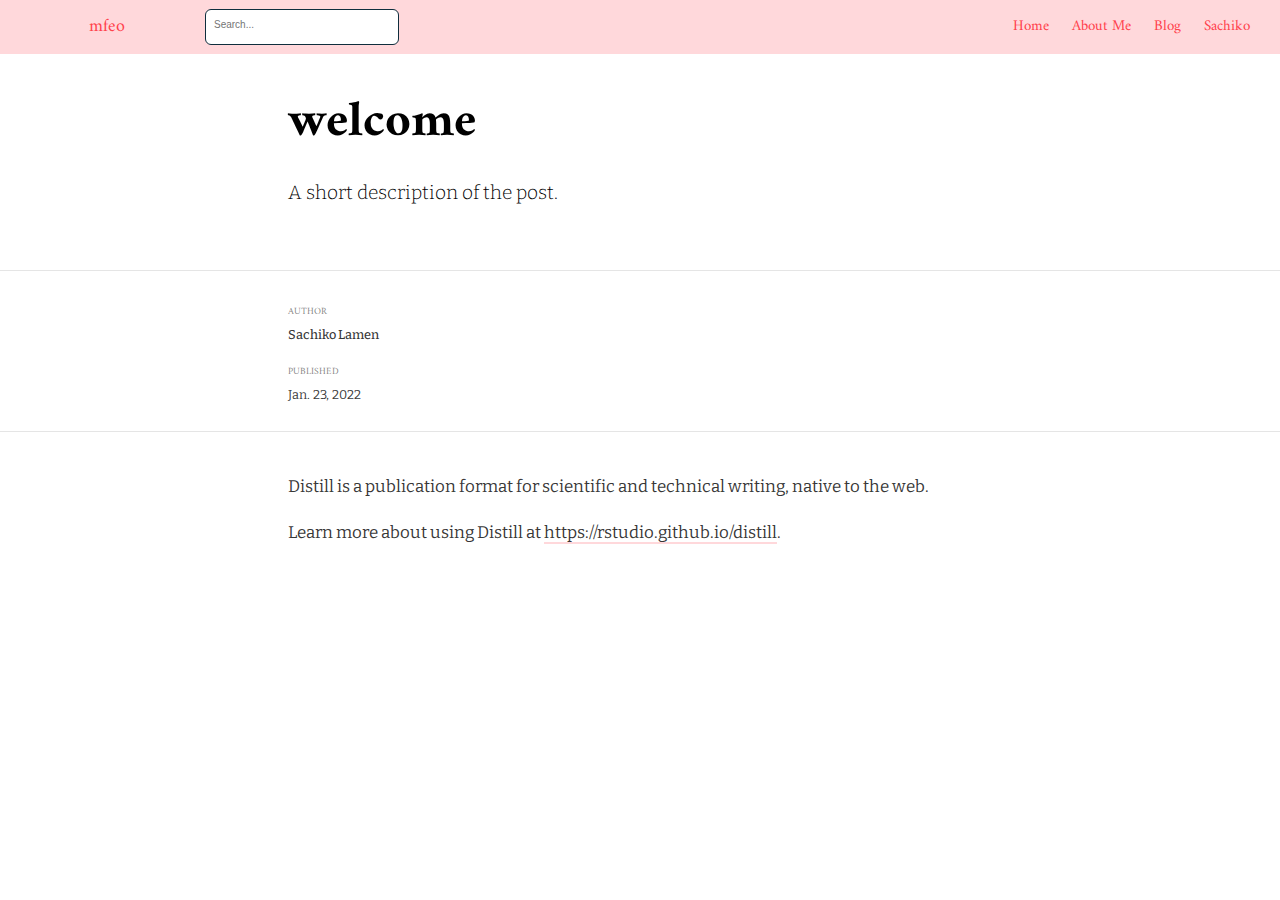
==== commit 22dcc6bd: "test?" ====
--- a/docs/posts/2022-01-23-welcome/index.html
+++ b/docs/posts/2022-01-23-welcome/index.html
@@ -118,7 +118,7 @@
 <!--/radix_placeholder_rmarkdown_metadata-->
   
   <script type="text/json" id="radix-resource-manifest">
-  {"type":"NULL"}
+  {"type":"character","attributes":{},"value":["welcome_files/anchor-4.2.2/anchor.min.js","welcome_files/bowser-1.9.3/bowser.min.js","welcome_files/distill-2.2.21/template.v2.js","welcome_files/header-attrs-2.11/header-attrs.js","welcome_files/jquery-3.6.0/jquery-3.6.0.js","welcome_files/jquery-3.6.0/jquery-3.6.0.min.js","welcome_files/jquery-3.6.0/jquery-3.6.0.min.map","welcome_files/popper-2.6.0/popper.min.js","welcome_files/tippy-6.2.7/tippy-bundle.umd.min.js","welcome_files/tippy-6.2.7/tippy-light-border.css","welcome_files/tippy-6.2.7/tippy.css","welcome_files/tippy-6.2.7/tippy.umd.min.js","welcome_files/webcomponents-2.0.0/webcomponents.js"]}
   </script>
   <!--radix_placeholder_navigation_in_header-->
 <meta name="distill:offset" content="../.."/>
@@ -2402,7 +2402,7 @@
 </div>
 <div class="nav-right">
 <a href="../../index.html">Home</a>
-<a href="../../about.html">About</a>
+<a href="../../about.html">About Me</a>
 <a href="../../blog.html">Blog</a>
 <a href="../../sachiko.html">Sachiko</a>
 <a href="javascript:void(0);" class="nav-toggle">&#9776;</a>
